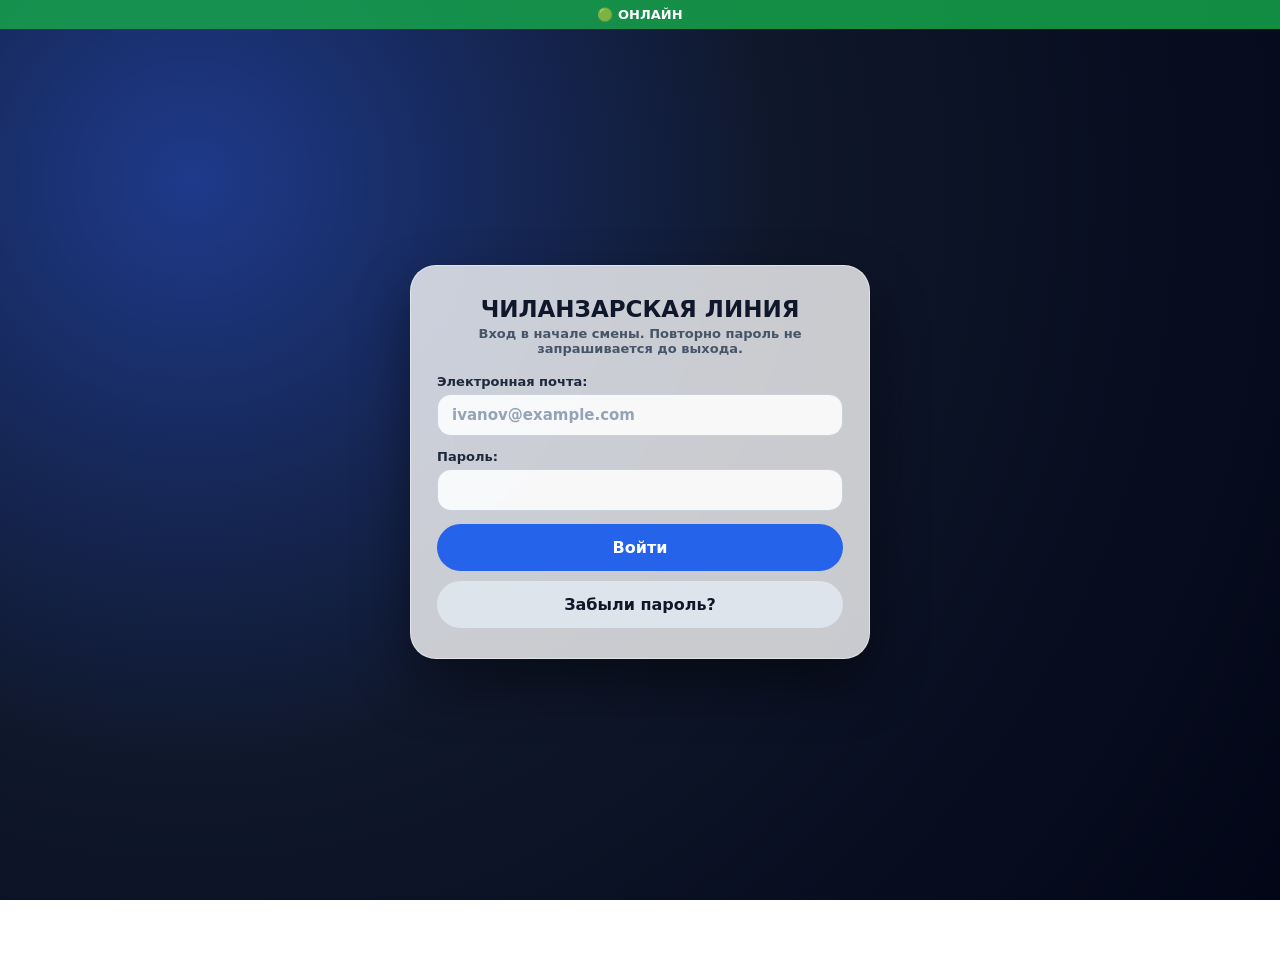
==== index.html @ 05647079 "Add files via upload" ====
<!DOCTYPE html>
<html lang="ru">
<head>
  <meta charset="UTF-8">
  <meta name="viewport" content="width=device-width, initial-scale=1, viewport-fit=cover">
  <title>АРМ ДЦХ — Чиланзарская линия (v8)</title>
  <link rel="stylesheet" href="css/style.css">
</head>
<body>
<div id="net" class="net-bar net-online" role="status">🟢 ОНЛАЙН</div>
<div id="toast" class="hidden" role="alert"></div>

<div id="modal" class="hidden"><div class="login-glass" style="max-width:380px">
  <h3 id="m-title" style="margin-bottom:12px"></h3><input id="m-inp" type="text">
  <div style="display:flex;gap:10px;justify-content:flex-end;margin-top:14px"><button type="button" class="btn btn-soft" id="m-no">Отмена</button><button type="button" class="btn btn-primary" id="m-ok">Сохранить</button></div>
</div></div>

<div id="confirm" class="hidden"><div class="login-glass" style="max-width:440px">
  <h3 id="c-title" style="margin-bottom:10px;color:#991b1b"></h3>
  <div id="c-body"></div>
  <div style="display:flex;gap:10px;justify-content:flex-end;margin-top:16px;flex-wrap:wrap"><button type="button" class="btn btn-soft" id="c-no">Отмена</button><button type="button" class="btn btn-danger" id="c-ok" disabled>Подтвердить</button></div>
</div></div>

<div id="view-login" class="login-wrap"><div class="login-glass">
  <h2>ЧИЛАНЗАРСКАЯ ЛИНИЯ</h2><p class="sub">Вход в начале смены. Повторно пароль не запрашивается до выхода.</p>
  <div id="login-err" class="hidden" role="alert" style="background:#fee2e2;color:#991b1b;padding:11px;border-radius:14px;font-weight:800;font-size:13px;margin-bottom:14px;text-align:center"></div>
  <div class="field"><label for="inp-login">Электронная почта:</label><input id="inp-login" type="email" autocomplete="username" placeholder="ivanov@example.com"></div>
  <div class="field"><label for="inp-pass">Пароль:</label><input id="inp-pass" type="password" autocomplete="current-password" onkeydown="if(event.key==='Enter')doLogin()"></div>
  <button type="button" class="btn btn-primary btn-block" onclick="doLogin()">Войти</button>
  <button type="button" class="btn btn-soft btn-block" style="margin-top:10px" onclick="resetPass()">Забыли пароль?</button>
</div></div>

<div id="view-app" class="hidden">
<header class="topbar">
  <div style="display:flex;align-items:center;gap:10px;flex-wrap:wrap"><span style="font-size:18px;font-weight:900">🚇 ЧИЛАНЗАРСКАЯ ЛИНИЯ</span><span id="role-pill" class="pill"></span></div>
  <div style="display:flex;align-items:center;gap:10px;flex-wrap:wrap"><span id="user-name" style="font-size:14px;font-weight:700"></span><button type="button" id="btn-logout" class="btn btn-danger btn-sm" style="position:relative;z-index:200" onclick="doLogout()" title="Выйти из системы">Выйти</button></div>
</header>
<div class="container">
  <div id="shift-banner" class="glass hidden" style="background:rgba(254,243,199,.92);border:2px solid #f59e0b"><div class="row">
    <div><b style="color:#92400e;font-size:15px">⏰ Время пересменки (08:00 / 20:00)</b><p style="font-size:13px;color:#78350f">Подтвердите фамилию дежурного на новую смену или оформите приказ приёма дежурства.</p></div>
    <button type="button" class="btn btn-warning" onclick="openBuilder('SHIFT_HANDOVER')">🔄 Оформить приём смены</button></div></div>

  <div class="nav">
    <button type="button" id="nav-journal" class="nav-pill active" onclick="openTab('journal')">📖 Журнал приказов</button>
    <button type="button" id="nav-drafts" class="nav-pill hidden" onclick="openTab('drafts')">📁 Заготовки (<span id="drafts-cnt">0</span>)</button>
    <button type="button" id="nav-reports" class="nav-pill hidden" onclick="openTab('reports')">📊 Отчёты</button>
    <button type="button" id="nav-logs" class="nav-pill hidden" onclick="openTab('logs')">📜 Логи</button>
    <button type="button" id="nav-admin" class="nav-pill hidden" onclick="openTab('admin')">🛠 Управление</button>
  </div>

  <div class="glass row">
    <div>
      <div id="shift-window" style="font-size:12px;font-weight:800;color:var(--muted)"></div>
      <div id="active-dch" style="font-size:18px;font-weight:900;margin-top:3px"></div>
      <div id="my-duty" style="font-size:13px;font-weight:800;color:var(--teal);margin-top:2px"></div>
      <div id="next-num" style="font-size:14px;font-weight:800;color:var(--primary);margin-top:2px"></div>
    </div>
    <div style="display:flex;gap:10px;flex-wrap:wrap">
      <button type="button" id="btn-shift" class="btn btn-soft hidden" onclick="openBuilder('SHIFT_HANDOVER')">🔄 Приём дежурства</button>
      <button type="button" id="btn-new" class="btn btn-primary hidden" onclick="openBuilder('HOZ_WRONG_DIR')">➕ Выдать приказ / заготовка</button>
    </div>
  </div>

  <div id="box-builder" class="glass hidden" style="border:2px solid var(--primary)">
    <div class="row" style="margin-bottom:14px"><h3 style="color:var(--sb);font-size:19px">Раздел приказа</h3><span id="builder-pill" class="pill"></span></div>
    <input type="hidden" id="edit-id">
    <div class="cat-grid">
      <div id="cat-SHIFT_HANDOVER" class="cat c-teal" onclick="selectCat('SHIFT_HANDOVER')">🔄 Приём и сдача дежурства</div>
      <div id="cat-HOZ_WRONG_DIR" class="cat c-purple" onclick="selectCat('HOZ_WRONG_DIR')">🚜 Хоз. поезд в неправильном направлении</div>
      <div id="cat-AB_TO_ALS" class="cat c-green" onclick="selectCat('AB_TO_ALS')">🟢 Переход с АБ на АЛС-АРС</div>
      <div id="cat-ALS_TO_AB" class="cat c-amber" onclick="selectCat('ALS_TO_AB')">🟡 Переход с АЛС-АРС на АБ</div>
      <div id="cat-ENERGY_DCH" class="cat c-amber" onclick="selectCat('ENERGY_DCH')">⚡ Энергодиспетчеру (ЭЧЦ)</div>
      <div id="cat-VOLTAGE_OFF" class="cat c-red" onclick="selectCat('VOLTAGE_OFF')">🔌 О снятии напряжения</div>
      <div id="cat-TRACK_CLOSE" class="cat c-blue" onclick="selectCat('TRACK_CLOSE')">🚧 О закрытии пути (перегона)</div>
    </div>
    <div id="danger-warn" class="danger-box hidden">
      <h4>⚠️ ОПАСНАЯ ОПЕРАЦИЯ</h4>
      <p id="danger-text"></p>
    </div>
    <div class="g3">
      <div class="field" style="grid-column:span 2"><label for="b-subtemplate">Вид штампа:</label><select id="b-subtemplate" onchange="preview()"></select></div>
      <div class="field"><label for="b-time">Время выдачи:</label><input type="time" id="b-time" oninput="preview()"><div id="floor-hint" style="font-size:11px;color:var(--danger);font-weight:800;margin-top:3px"></div></div>
    </div>
    <div id="b-stations-section">
      <div class="g3">
        <div class="field"><label for="b-from-st">От станции:</label><select id="b-from-st" onchange="onRange()"></select></div>
        <div class="field"><label for="b-to-st">До станции:</label><select id="b-to-st" onchange="onRange()"></select></div>
        <div class="field" style="display:flex;align-items:flex-end"><button type="button" class="btn btn-warning" style="width:100%" onclick="allStations()">📢 Всем станциям</button></div>
      </div>
      <div class="field"><label>Станции, которым поступит приказ:</label><div id="chips" class="chips"></div></div>
    </div>
    <div id="fields-SH" class="g2 hidden">
      <div class="field"><label for="sh-accepted">Дежурство принял(а) ДЦХ:</label><input id="sh-accepted" oninput="preview()"></div>
      <div class="field"><label for="sh-handed">Дежурство сдал(а) ДЦХ:</label><input id="sh-handed" oninput="preview()"></div>
    </div>
    <div id="fields-HOZ" class="hidden">
      <div class="g3">
        <div class="field"><label for="hoz-train">Хозяйственный поезд №:</label><input id="hoz-train" value="11236" inputmode="numeric" oninput="preview()"></div>
        <div class="field"><label for="hoz-tr1">По какому главному пути:</label><select id="hoz-tr1" onchange="$('hoz-tr2').value=this.value;preview()"><option value="II">по II главному пути</option><option value="I">по I главному пути</option></select></div>
        <div class="field"><label for="hoz-tr2">На какой главный путь:</label><select id="hoz-tr2" onchange="preview()"><option value="II">на II главный путь</option><option value="I">на I главный путь</option></select></div>
      </div>
      <div class="g3">
        <div class="field"><label for="hoz-dep-type">Отправление:</label><select id="hoz-dep-type" onchange="preview()"><option value="station">со станции</option><option value="peregon">с перегона</option></select></div>
        <div class="field" id="w-dep-st"><label for="hoz-dep-station">Станция отправления:</label><select id="hoz-dep-station" onchange="preview()"></select></div>
        <div class="field hidden" id="w-dep-per"><label for="hoz-dep-peregon">Перегон отправления:</label><select id="hoz-dep-peregon" onchange="onPeregon()"></select></div>
        <div class="field"><label for="hoz-dest-station">Станция назначения:</label><select id="hoz-dest-station" onchange="preview()"></select></div>
      </div>
      <div class="g3">
        <div class="field"><label for="hoz-lim-mode">Граница («до / за»):</label><select id="hoz-lim-mode" onchange="preview()"><option value="do">до</option><option value="za">за</option><option value="none">Зачеркнуть оба</option></select></div>
        <div class="field" id="w-lim"><label for="hoz-lim-txt">Ориентир (светофор):</label><input id="hoz-lim-txt" value='светофора "В"' oninput="preview()"></div>
        <div class="field"><label for="hoz-oth-mode">Другой хоз. поезд:</label><select id="hoz-oth-mode" onchange="preview()"><option value="none">Нет</option><option value="ahead">Впереди Вас</option><option value="behind">За Вами</option></select></div>
      </div>
      <div class="field hidden" id="w-oth"><label for="hoz-oth-num">Номер другого хоз. поезда №:</label><input id="hoz-oth-num" placeholder="11405" inputmode="numeric" oninput="preview()"></div>
    </div>
    <div id="fields-TECH" class="hidden"><div class="g3">
      <div class="field"><label for="tech-track">Главный путь:</label><select id="tech-track" onchange="preview()"><option value="I">I главный путь</option><option value="II">II главный путь</option><option value="I и II">I и II главные пути</option></select></div>
      <div class="field"><label for="tech-section">Участок / перегон:</label><input id="tech-section" placeholder="Буюк Ипак Йули — Амир Темур Хиёбони" oninput="this.dataset.manual=1;preview()"><button type="button" class="btn btn-soft btn-sm" style="margin-top:6px" onclick="$('tech-section').dataset.manual='';onRange()">↺ Авто по станциям</button></div>
      <div class="field"><label id="tech-extra-lbl" for="tech-extra"></label><input id="tech-extra" oninput="preview()"></div>
    </div></div>
    <div style="margin:14px 0"><span class="lbl" style="color:var(--muted)">Предпросмотр штампа:</span><div id="builder-preview"></div></div>
    <div style="display:flex;justify-content:flex-end;gap:10px;flex-wrap:wrap">
      <button type="button" class="btn btn-soft" onclick="closeBuilder()">Отмена</button>
      <button type="button" class="btn btn-warning" onclick="saveDraft()">📁 В заготовки</button>
      <button type="button" class="btn btn-success" onclick="publish()">🚀 Выдать приказ</button>
    </div>
  </div>

  <div id="tab-journal">
    <div class="row" style="margin-bottom:12px;color:#fff">
      <h3 id="feed-title" style="font-size:18px"></h3>
      <input id="feed-q" placeholder="🔍 № / дата 15/10 / поезд" oninput="jLimit=30;renderJournal()" style="width:200px;padding:8px 14px;font-size:14px" aria-label="Поиск"><select id="feed-filter" onchange="jLimit=30;renderJournal()" style="width:auto;padding:8px 14px;font-size:14px" aria-label="Фильтр">
        <option value="all">Все приказы</option><option value="unapproved">⏳ Ожидают утверждения</option><option value="uncopied">✍️ Не внесены в бумажный журнал</option>
      </select>
    </div>
    <div id="journal-box"></div>
  </div>

  <div id="tab-drafts" class="hidden"><div class="glass"><h3 style="margin-bottom:6px">📁 Заготовки приказов</h3>
    <p class="muted" style="margin-bottom:14px">При выдаче заготовка получает очередной номер и текущее время.</p><div id="drafts-box"></div></div></div>

  <div id="tab-reports" class="hidden"><div class="glass">
    <div class="row" style="margin-bottom:14px"><div><h3>📊 Отчёты и аналитика</h3><p class="muted">Фильтры по смене, станции, типу приказа и сотруднику. Экспорт в CSV.</p></div>
      <button type="button" class="btn btn-primary" onclick="exportReportCSV()">📥 Экспорт отчёта (CSV)</button></div>
    <div class="g4" style="margin-bottom:14px">
      <div class="field" style="margin:0"><label for="rp-shift">Смена:</label><select id="rp-shift" onchange="renderReports()"><option value="all">Все смены</option><option value="day">☀️ Дневная (08:00–20:00)</option><option value="night">🌙 Ночная (20:00–08:00)</option></select></div>
      <div class="field" style="margin:0"><label for="rp-station">Станция:</label><select id="rp-station" onchange="renderReports()"></select></div>
      <div class="field" style="margin:0"><label for="rp-cat">Тип приказа:</label><select id="rp-cat" onchange="renderReports()"></select></div>
      <div class="field" style="margin:0"><label for="rp-dch">Сотрудник (ДЦХ):</label><select id="rp-dch" onchange="renderReports()"></select></div>
    </div>
    <div class="g2" style="margin-bottom:14px">
      <div class="field" style="margin:0"><label for="rp-from">Дата с:</label><input type="date" id="rp-from" onchange="renderReports()"></div>
      <div class="field" style="margin:0"><label for="rp-to">Дата по:</label><input type="date" id="rp-to" onchange="renderReports()"></div>
    </div>
    <div id="rp-stats" class="stat-grid"></div>
    <div style="overflow-x:auto"><table><thead><tr><th>№</th><th>Дата и время</th><th>Тип приказа</th><th>ДЦХ</th><th>Станции</th><th>Статус</th></tr></thead><tbody id="rp-body"></tbody></table></div>
    <div id="rp-empty" class="muted hidden" style="padding:16px;text-align:center;font-weight:700">По заданным фильтрам приказов не найдено.</div>
  </div></div>

  <div id="tab-logs" class="hidden"><div class="glass">
    <div class="row" style="margin-bottom:14px"><div><h3>📜 Системные логи</h3><p class="muted">Хранятся последние 300 записей</p></div>
    <input id="logs-q" placeholder="🔍 Поиск по логам" style="width:240px" oninput="renderLogs()" aria-label="Поиск"></div>
    <div style="overflow-x:auto"><table><thead><tr><th>Дата и время</th><th>Сотрудник</th><th>Действие</th></tr></thead><tbody id="logs-body"></tbody></table></div></div></div>

  <div id="tab-admin" class="hidden"><div class="glass">
    <div class="row" style="margin-bottom:16px"><div><h3 style="color:var(--purple)">🛠 Панель основателя</h3><p class="muted">Пароли, шаблоны, нумерация, очистка</p></div>
    <div style="display:flex;gap:8px;flex-wrap:wrap"><button type="button" class="btn btn-primary" onclick="exportCSV()">📥 Архив (CSV)</button><button type="button" class="btn btn-warning" onclick="cleanup(true)">🧹 Очистить утверждённые старше 5 дней</button></div></div>
    <div style="background:rgba(255,255,255,.75);padding:14px;border-radius:var(--rm);margin-bottom:14px">
      <h4 style="margin-bottom:10px;color:#1e3a8a">👤 Аккаунты сотрудников</h4>
      <div class="g4">
        <div class="field"><label for="na-email">Электронная почта:</label><input id="na-email" type="email"></div>
        <div class="field"><label for="na-pass">Пароль (от 6 символов):</label><input id="na-pass"></div>
        <div class="field"><label for="na-name">Фамилия И.:</label><input id="na-name"></div>
        <div class="field"><label for="na-role">Роль:</label><select id="na-role" onchange="show('na-st-w',this.value==='station')"><option value="station">Станция</option><option value="dch">ДЦХ</option><option value="chief">Старший ДЦХ</option><option value="founder">Основатель</option></select></div>
      </div>
      <div class="field" id="na-st-w"><label for="na-st">Станция:</label><select id="na-st"></select></div>
      <button type="button" class="btn btn-purple" onclick="admCreate()">➕ Создать аккаунт</button>
      <div id="acc-list" style="margin-top:12px;overflow-x:auto"></div>
    </div>
    <div style="background:rgba(255,255,255,.75);padding:14px;border-radius:var(--rm);margin-bottom:14px">
      <h4 style="margin-bottom:10px;color:#1e3a8a">➕ Новый подшаблон</h4>
      <div class="g3">
        <div class="field" style="margin:0"><label for="adm-cat">Раздел:</label><select id="adm-cat"><option value="AB_TO_ALS">АБ → АЛС-АРС</option><option value="ALS_TO_AB">АЛС-АРС → АБ</option><option value="ENERGY_DCH">Энергодиспетчеру</option><option value="VOLTAGE_OFF">Снятие напряжения</option><option value="TRACK_CLOSE">Закрытие пути</option></select></div>
        <div class="field" style="margin:0"><label for="adm-title">Название:</label><input id="adm-title"></div>
        <div class="field" style="margin:0"><label for="adm-body">Текст ({путь}, {участок}, {доп}):</label><input id="adm-body" placeholder="По {путь} на участке {участок} ..."></div>
      </div>
      <button type="button" class="btn btn-purple" style="margin-top:10px" onclick="admAddTpl()">➕ Добавить</button><div id="tpl-list" style="margin-top:10px"></div>
    </div>
    <div class="g2" style="background:rgba(255,255,255,.75);padding:14px;border-radius:var(--rm)">
      <div class="field" style="margin:0"><label for="adm-num">Следующий номер приказа №:</label><div style="display:flex;gap:8px"><input type="number" id="adm-num"><button type="button" class="btn btn-primary" onclick="admSaveNum()">Задать</button></div></div>
      <div class="field" style="margin:0"><label>Синхронизация:</label><button type="button" class="btn btn-purple" style="width:100%" onclick="forceSync()">☁️ Синхронизировать</button></div>
    </div>
  </div></div>
</div></div>

<!-- Подключение модулей в строгом порядке зависимостей -->
<script src="js/config.js"></script>
<script src="js/state.js"></script>
<script src="js/sync.js"></script>
<script src="js/builder.js"></script>
<script src="js/views.js"></script>
</body>
</html>
---- css/style.css ----
:root{--gs:rgba(255,255,255,.78);--gss:rgba(255,255,255,.9);--gd:rgba(15,23,42,.78);--gb:rgba(255,255,255,.45);--primary:#2563eb;--success:#16a34a;--warning:#d97706;--danger:#dc2626;--purple:#7c3aed;--teal:#0d9488;--sb:#1e3a8a;--muted:#475569;--rx:26px;--rl:20px;--rm:14px;--rp:50px}
*{box-sizing:border-box;margin:0;padding:0;font-family:system-ui,-apple-system,'Segoe UI',Roboto,Helvetica,Arial,sans-serif;-webkit-tap-highlight-color:transparent}
body{background:radial-gradient(circle at 15% 20%,#1e3a8a 0,#0f172a 45%,#020617 100%) fixed;color:#0f172a;min-height:100vh;padding-bottom:60px}
.hidden{display:none!important}
:focus-visible{outline:3px solid #facc15;outline-offset:2px}
.net-bar{padding:7px 16px;text-align:center;font-weight:800;font-size:13px;color:#fff;transition:.3s}
.net-online{background:rgba(22,163,74,.85)}
.net-offline{background:rgba(220,38,38,.95);font-size:15px;padding:12px;animation:op 1.2s infinite}
@keyframes op{50%{background:rgba(127,29,29,.98)}}
@media(prefers-reduced-motion:reduce){.net-offline{animation:none}}
#toast{position:fixed;top:18px;left:50%;transform:translateX(-50%);z-index:9999;background:rgba(15,23,42,.92);color:#fff;padding:13px 26px;border-radius:var(--rp);font-weight:700;font-size:15px;box-shadow:0 14px 36px rgba(0,0,0,.45);max-width:92%;text-align:center;pointer-events:none}
#modal,#confirm{position:fixed;inset:0;background:rgba(0,0,0,.55);z-index:9998;display:flex;align-items:center;justify-content:center;padding:18px}
.login-wrap{min-height:calc(100vh - 34px);display:flex;align-items:center;justify-content:center;padding:18px}
.login-glass,.glass{background:var(--gs);backdrop-filter:blur(24px);-webkit-backdrop-filter:blur(24px);border:1px solid var(--gb);border-radius:var(--rx);box-shadow:0 12px 32px rgba(0,0,0,.18)}
.login-glass{width:100%;max-width:460px;padding:30px 26px;box-shadow:0 25px 55px rgba(0,0,0,.45)}
.glass{padding:20px;margin-bottom:16px}
.login-glass h2{text-align:center;font-size:23px;font-weight:900;margin-bottom:4px}
.sub{text-align:center;font-size:13px;color:var(--muted);margin-bottom:18px;font-weight:600}
.switch{display:grid;grid-template-columns:1fr 1fr;gap:8px;background:rgba(15,23,42,.08);padding:5px;border-radius:var(--rp);margin-bottom:16px}
.grp{padding:10px 12px;border:none;border-radius:var(--rp);font-weight:800;font-size:14px;cursor:pointer;background:transparent;color:#334155}
.grp.active{background:var(--primary);color:#fff;box-shadow:0 4px 12px rgba(37,99,235,.35)}
.topbar{background:var(--gd);backdrop-filter:blur(22px);color:#fff;padding:13px 20px;display:flex;justify-content:space-between;align-items:center;flex-wrap:wrap;gap:10px;position:sticky;top:0;z-index:100;border-bottom:1px solid rgba(255,255,255,.14)}
.pill{padding:6px 14px;border-radius:var(--rp);font-size:12px;font-weight:800;background:var(--primary);color:#fff;display:inline-block}
.p-founder{background:var(--purple)}.p-chief{background:#eab308;color:#000}.p-station{background:var(--teal)}
.container{max-width:1060px;margin:18px auto;padding:0 14px}
.nav{display:flex;gap:8px;flex-wrap:wrap;margin-bottom:16px}
.nav-pill{padding:10px 20px;border-radius:var(--rp);border:1px solid rgba(255,255,255,.28);background:rgba(255,255,255,.14);color:#fff;font-weight:800;font-size:14px;cursor:pointer}
.nav-pill.active{background:#fff;color:#0f172a}
.cat-grid{display:grid;grid-template-columns:repeat(auto-fill,minmax(230px,1fr));gap:12px;margin-bottom:16px}
.cat{padding:14px 16px;border-radius:var(--rl);cursor:pointer;font-weight:800;font-size:14px;border:2px solid transparent;background:rgba(255,255,255,.75)}
.cat.active{border-color:#0f172a;background:#fff;box-shadow:0 6px 18px rgba(0,0,0,.18)}
.c-blue{border-left:6px solid #2563eb}.c-green{border-left:6px solid #16a34a}.c-amber{border-left:6px solid #d97706}.c-red{border-left:6px solid #dc2626}.c-purple{border-left:6px solid #7c3aed}.c-teal{border-left:6px solid #0d9488}
.field{margin-bottom:13px}
.field label,.lbl{display:block;font-size:13px;font-weight:800;margin-bottom:5px;color:#1e293b}
input,select{width:100%;padding:11px 14px;font-size:15px;font-weight:700;border:1.5px solid rgba(148,163,184,.45);border-radius:var(--rm);background:rgba(255,255,255,.88);color:#0f172a}
input:focus,select:focus{border-color:var(--primary);background:#fff}
input.err,select.err{border-color:var(--danger);background:#fef2f2}
::placeholder{color:#94a3b8;font-weight:600;opacity:1}
.g2{display:grid;grid-template-columns:1fr 1fr;gap:12px}.g3{display:grid;grid-template-columns:repeat(3,1fr);gap:12px}.g4{display:grid;grid-template-columns:repeat(4,1fr);gap:10px}
@media(max-width:720px){.g2,.g3,.g4{grid-template-columns:1fr}}
.btn{padding:11px 18px;border:none;border-radius:var(--rp);font-size:14px;font-weight:800;cursor:pointer;display:inline-flex;align-items:center;justify-content:center;gap:7px;color:#fff}
.btn:active{transform:scale(.97)}
.btn-primary{background:var(--primary)}.btn-success{background:var(--success)}.btn-warning{background:var(--warning)}.btn-danger{background:var(--danger)}.btn-purple{background:var(--purple)}
.btn-soft{background:rgba(226,232,240,.9);color:#0f172a}
.btn-block{width:100%;padding:14px;font-size:16px}
.btn-sm{padding:7px 14px;font-size:13px}
.chips{display:flex;flex-wrap:wrap;gap:7px;margin-top:6px}
.chip{padding:7px 14px;border-radius:var(--rp);background:rgba(226,232,240,.85);font-weight:700;font-size:13px;cursor:pointer;border:2px solid transparent}
.chip.active{background:#dbeafe;border-color:var(--primary);color:#1e3a8a;font-weight:800}
.stamp{display:grid;grid-template-columns:148px 1fr;gap:12px;background:var(--gss);border-radius:var(--rl);padding:14px;border:1px solid rgba(148,163,184,.4)}
@media(max-width:600px){.stamp{grid-template-columns:118px 1fr;padding:10px;gap:8px}}
.sl{border-right:2.5px solid var(--sb);padding-right:10px;display:flex;flex-direction:column;font-size:15px;font-weight:800}
.slt{display:grid;grid-template-columns:1fr 1fr;border-bottom:2.5px solid var(--sb);text-align:center}
.cdate{padding:6px 2px}.cnum{border-left:2.5px solid var(--sb);padding:6px 2px;font-weight:900;color:var(--danger)}
.times{padding-top:8px;display:flex;flex-direction:column;gap:5px}
.trow{font-size:15px;font-weight:800;line-height:1.35;padding:3px 0;border-bottom:1px dashed rgba(148,163,184,.4)}
.trow small{display:block;font-size:12px;font-weight:700;color:#1e3a8a}
.sr{border:2.5px solid var(--sb);border-radius:12px;padding:14px 16px;color:var(--sb);font-size:16px;line-height:1.75;background:rgba(248,250,252,.92)}
.stop{display:flex;justify-content:space-between;align-items:flex-start;gap:10px;border-bottom:1px dashed rgba(30,58,138,.35);padding-bottom:6px;margin-bottom:8px}
.big{font-weight:900;font-size:17px}
.v{font-weight:900;font-size:16px;color:#0f172a;background:#fef08a;padding:2px 8px;border-radius:6px;display:inline-block;margin:1px 2px}
.strike{text-decoration:line-through;text-decoration-color:var(--danger);text-decoration-thickness:2.5px;opacity:.55}
.alert{margin-top:12px;background:rgba(254,226,226,.92);border:2px solid var(--danger);padding:12px;border-radius:var(--rm);display:flex;gap:10px;align-items:center;flex-wrap:wrap}
.ctrl{margin-top:12px;background:rgba(241,245,249,.9);padding:12px;border-radius:var(--rm)}
.row{display:flex;justify-content:space-between;align-items:center;flex-wrap:wrap;gap:10px}
.foot{margin-top:12px;padding-top:10px;border-top:1px solid rgba(148,163,184,.3)}
table{width:100%;border-collapse:collapse;font-size:13px}
th,td{padding:10px 12px;border-bottom:1px solid rgba(148,163,184,.3);text-align:left}
th{background:rgba(241,245,249,.85);font-weight:800}
.muted{font-size:13px;color:var(--muted)}
.st{display:inline-block;padding:4px 12px;border-radius:var(--rp);font-size:11px;font-weight:900;letter-spacing:.3px;white-space:nowrap}
.st-draft{background:#e2e8f0;color:#334155}
.st-pending{background:#fef3c7;color:#92400e}
.st-issued{background:#dbeafe;color:#1e40af}
.st-journal{background:#dcfce7;color:#166534}
.st-canceled{background:#fee2e2;color:#991b1b}
.stat-grid{display:grid;grid-template-columns:repeat(auto-fill,minmax(150px,1fr));gap:12px;margin-bottom:16px}
.stat{background:rgba(255,255,255,.9);border-radius:var(--rl);padding:14px 16px;border-left:6px solid var(--primary)}
.stat b{display:block;font-size:26px;font-weight:900;color:#0f172a}
.stat span{font-size:12px;font-weight:800;color:var(--muted)}
@media print{body *{visibility:hidden}.pt,.pt *{visibility:visible}.pt{position:absolute;left:0;top:0;width:100%;border:none!important;background:#fff!important;box-shadow:none}.pt .ctrl,.pt .foot,.pt .alert{display:none!important}}
.cx{position:relative}.cx::after{content:"ОТМЕНЁН";position:absolute;inset:0;display:flex;align-items:center;justify-content:center;font-size:44px;font-weight:900;color:rgba(220,38,38,.55);transform:rotate(-8deg);pointer-events:none}
.danger-box{background:#fef2f2;border:2px solid var(--danger);border-radius:var(--rm);padding:14px;margin-bottom:14px}
.danger-box h4{color:#991b1b;font-size:16px;margin-bottom:8px}
.danger-box p{font-size:13px;color:#7f1d1d;font-weight:700;line-height:1.5}
.chk{display:flex;align-items:flex-start;gap:10px;margin-top:12px;font-size:14px;font-weight:800;color:#7f1d1d;cursor:pointer}
.chk input{width:22px;height:22px;flex-shrink:0;margin-top:1px}
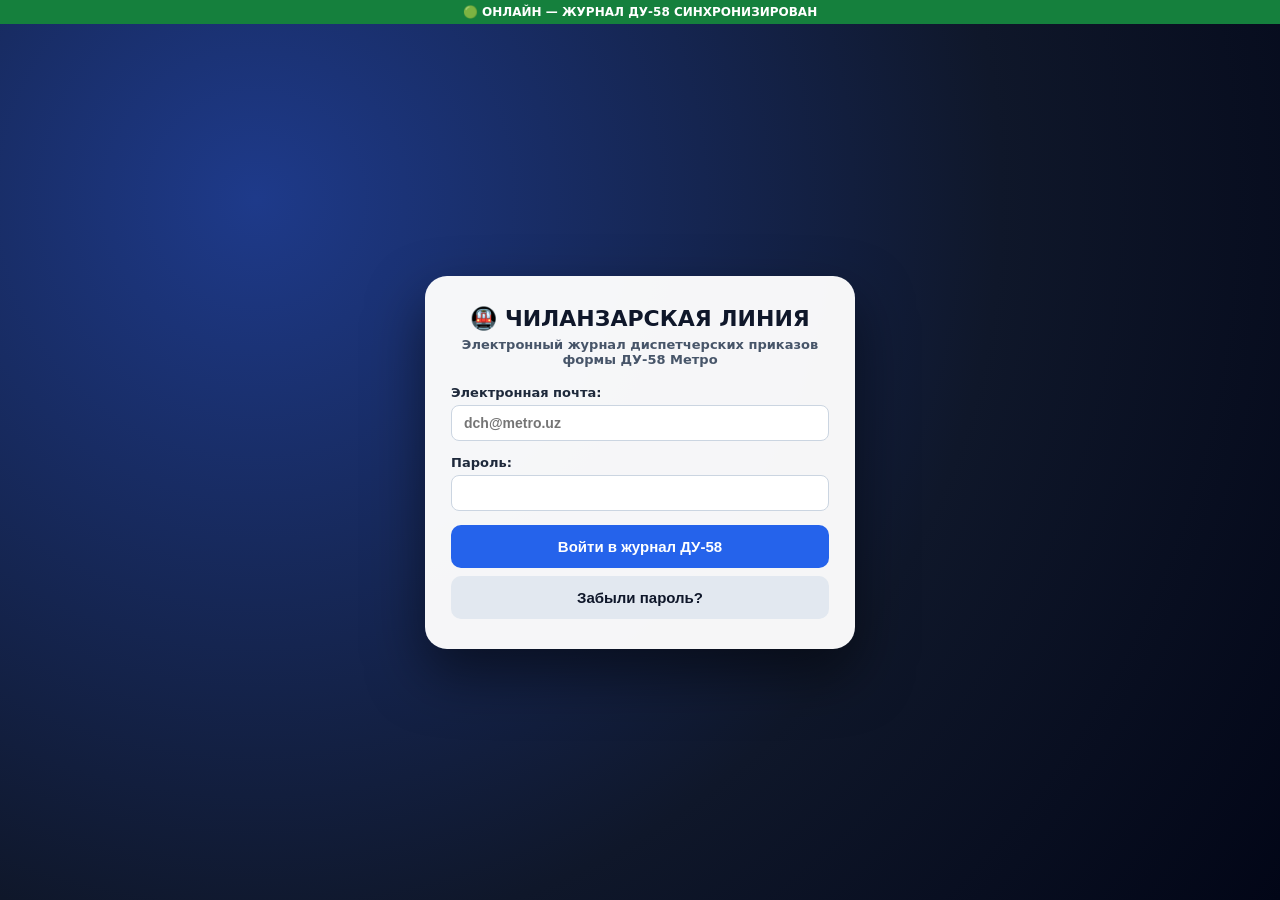
==== commit 990d832a: "Add files via upload" ====
--- a/index.html
+++ b/index.html
@@ -2,201 +2,172 @@
 <html lang="ru">
 <head>
   <meta charset="UTF-8">
-  <meta name="viewport" content="width=device-width, initial-scale=1, viewport-fit=cover">
-  <title>АРМ ДЦХ — Чиланзарская линия (v8)</title>
-  <link rel="stylesheet" href="css/style.css">
+  <meta name="viewport" content="width=1280, user-scalable=no">
+  <title>АРМ ДЦХ — Журнал ДУ-58 Метро (Чиланзарская линия)</title>
+  <link rel="stylesheet" href="style.css">
 </head>
 <body>
-<div id="net" class="net-bar net-online" role="status">🟢 ОНЛАЙН</div>
+
+<div id="net" class="net-bar net-online" role="status">🟢 ОНЛАЙН — СИНХРОНИЗАЦИЯ С СЕРВЕРОМ</div>
 <div id="toast" class="hidden" role="alert"></div>
 
-<div id="modal" class="hidden"><div class="login-glass" style="max-width:380px">
-  <h3 id="m-title" style="margin-bottom:12px"></h3><input id="m-inp" type="text">
-  <div style="display:flex;gap:10px;justify-content:flex-end;margin-top:14px"><button type="button" class="btn btn-soft" id="m-no">Отмена</button><button type="button" class="btn btn-primary" id="m-ok">Сохранить</button></div>
-</div></div>
-
-<div id="confirm" class="hidden"><div class="login-glass" style="max-width:440px">
-  <h3 id="c-title" style="margin-bottom:10px;color:#991b1b"></h3>
-  <div id="c-body"></div>
-  <div style="display:flex;gap:10px;justify-content:flex-end;margin-top:16px;flex-wrap:wrap"><button type="button" class="btn btn-soft" id="c-no">Отмена</button><button type="button" class="btn btn-danger" id="c-ok" disabled>Подтвердить</button></div>
-</div></div>
-
-<div id="view-login" class="login-wrap"><div class="login-glass">
-  <h2>ЧИЛАНЗАРСКАЯ ЛИНИЯ</h2><p class="sub">Вход в начале смены. Повторно пароль не запрашивается до выхода.</p>
-  <div id="login-err" class="hidden" role="alert" style="background:#fee2e2;color:#991b1b;padding:11px;border-radius:14px;font-weight:800;font-size:13px;margin-bottom:14px;text-align:center"></div>
-  <div class="field"><label for="inp-login">Электронная почта:</label><input id="inp-login" type="email" autocomplete="username" placeholder="ivanov@example.com"></div>
-  <div class="field"><label for="inp-pass">Пароль:</label><input id="inp-pass" type="password" autocomplete="current-password" onkeydown="if(event.key==='Enter')doLogin()"></div>
-  <button type="button" class="btn btn-primary btn-block" onclick="doLogin()">Войти</button>
-  <button type="button" class="btn btn-soft btn-block" style="margin-top:10px" onclick="resetPass()">Забыли пароль?</button>
-</div></div>
-
-<div id="view-app" class="hidden">
-<header class="topbar">
-  <div style="display:flex;align-items:center;gap:10px;flex-wrap:wrap"><span style="font-size:18px;font-weight:900">🚇 ЧИЛАНЗАРСКАЯ ЛИНИЯ</span><span id="role-pill" class="pill"></span></div>
-  <div style="display:flex;align-items:center;gap:10px;flex-wrap:wrap"><span id="user-name" style="font-size:14px;font-weight:700"></span><button type="button" id="btn-logout" class="btn btn-danger btn-sm" style="position:relative;z-index:200" onclick="doLogout()" title="Выйти из системы">Выйти</button></div>
-</header>
-<div class="container">
-  <div id="shift-banner" class="glass hidden" style="background:rgba(254,243,199,.92);border:2px solid #f59e0b"><div class="row">
-    <div><b style="color:#92400e;font-size:15px">⏰ Время пересменки (08:00 / 20:00)</b><p style="font-size:13px;color:#78350f">Подтвердите фамилию дежурного на новую смену или оформите приказ приёма дежурства.</p></div>
-    <button type="button" class="btn btn-warning" onclick="openBuilder('SHIFT_HANDOVER')">🔄 Оформить приём смены</button></div></div>
-
-  <div class="nav">
-    <button type="button" id="nav-journal" class="nav-pill active" onclick="openTab('journal')">📖 Журнал приказов</button>
-    <button type="button" id="nav-drafts" class="nav-pill hidden" onclick="openTab('drafts')">📁 Заготовки (<span id="drafts-cnt">0</span>)</button>
-    <button type="button" id="nav-reports" class="nav-pill hidden" onclick="openTab('reports')">📊 Отчёты</button>
-    <button type="button" id="nav-logs" class="nav-pill hidden" onclick="openTab('logs')">📜 Логи</button>
-    <button type="button" id="nav-admin" class="nav-pill hidden" onclick="openTab('admin')">🛠 Управление</button>
-  </div>
-
-  <div class="glass row">
-    <div>
-      <div id="shift-window" style="font-size:12px;font-weight:800;color:var(--muted)"></div>
-      <div id="active-dch" style="font-size:18px;font-weight:900;margin-top:3px"></div>
-      <div id="my-duty" style="font-size:13px;font-weight:800;color:var(--teal);margin-top:2px"></div>
-      <div id="next-num" style="font-size:14px;font-weight:800;color:var(--primary);margin-top:2px"></div>
-    </div>
-    <div style="display:flex;gap:10px;flex-wrap:wrap">
-      <button type="button" id="btn-shift" class="btn btn-soft hidden" onclick="openBuilder('SHIFT_HANDOVER')">🔄 Приём дежурства</button>
-      <button type="button" id="btn-new" class="btn btn-primary hidden" onclick="openBuilder('HOZ_WRONG_DIR')">➕ Выдать приказ / заготовка</button>
+<!-- Simple Input Modal -->
+<div id="modal" class="hidden">
+  <div class="modal-card" style="max-width:400px">
+    <h3 id="m-title" style="margin-bottom:12px"></h3>
+    <input id="m-inp" class="inp" type="text">
+    <div style="display:flex;gap:10px;justify-content:flex-end;margin-top:14px">
+      <button type="button" class="btn btn-soft" id="m-no">Отмена</button>
+      <button type="button" class="btn btn-primary" id="m-ok">Сохранить</button>
     </div>
   </div>
+</div>
 
-  <div id="box-builder" class="glass hidden" style="border:2px solid var(--primary)">
-    <div class="row" style="margin-bottom:14px"><h3 style="color:var(--sb);font-size:19px">Раздел приказа</h3><span id="builder-pill" class="pill"></span></div>
-    <input type="hidden" id="edit-id">
-    <div class="cat-grid">
-      <div id="cat-SHIFT_HANDOVER" class="cat c-teal" onclick="selectCat('SHIFT_HANDOVER')">🔄 Приём и сдача дежурства</div>
-      <div id="cat-HOZ_WRONG_DIR" class="cat c-purple" onclick="selectCat('HOZ_WRONG_DIR')">🚜 Хоз. поезд в неправильном направлении</div>
-      <div id="cat-AB_TO_ALS" class="cat c-green" onclick="selectCat('AB_TO_ALS')">🟢 Переход с АБ на АЛС-АРС</div>
-      <div id="cat-ALS_TO_AB" class="cat c-amber" onclick="selectCat('ALS_TO_AB')">🟡 Переход с АЛС-АРС на АБ</div>
-      <div id="cat-ENERGY_DCH" class="cat c-amber" onclick="selectCat('ENERGY_DCH')">⚡ Энергодиспетчеру (ЭЧЦ)</div>
-      <div id="cat-VOLTAGE_OFF" class="cat c-red" onclick="selectCat('VOLTAGE_OFF')">🔌 О снятии напряжения</div>
-      <div id="cat-TRACK_CLOSE" class="cat c-blue" onclick="selectCat('TRACK_CLOSE')">🚧 О закрытии пути (перегона)</div>
-    </div>
-    <div id="danger-warn" class="danger-box hidden">
-      <h4>⚠️ ОПАСНАЯ ОПЕРАЦИЯ</h4>
-      <p id="danger-text"></p>
-    </div>
-    <div class="g3">
-      <div class="field" style="grid-column:span 2"><label for="b-subtemplate">Вид штампа:</label><select id="b-subtemplate" onchange="preview()"></select></div>
-      <div class="field"><label for="b-time">Время выдачи:</label><input type="time" id="b-time" oninput="preview()"><div id="floor-hint" style="font-size:11px;color:var(--danger);font-weight:800;margin-top:3px"></div></div>
-    </div>
-    <div id="b-stations-section">
-      <div class="g3">
-        <div class="field"><label for="b-from-st">От станции:</label><select id="b-from-st" onchange="onRange()"></select></div>
-        <div class="field"><label for="b-to-st">До станции:</label><select id="b-to-st" onchange="onRange()"></select></div>
-        <div class="field" style="display:flex;align-items:flex-end"><button type="button" class="btn btn-warning" style="width:100%" onclick="allStations()">📢 Всем станциям</button></div>
-      </div>
-      <div class="field"><label>Станции, которым поступит приказ:</label><div id="chips" class="chips"></div></div>
-    </div>
-    <div id="fields-SH" class="g2 hidden">
-      <div class="field"><label for="sh-accepted">Дежурство принял(а) ДЦХ:</label><input id="sh-accepted" oninput="preview()"></div>
-      <div class="field"><label for="sh-handed">Дежурство сдал(а) ДЦХ:</label><input id="sh-handed" oninput="preview()"></div>
-    </div>
-    <div id="fields-HOZ" class="hidden">
-      <div class="g3">
-        <div class="field"><label for="hoz-train">Хозяйственный поезд №:</label><input id="hoz-train" value="11236" inputmode="numeric" oninput="preview()"></div>
-        <div class="field"><label for="hoz-tr1">По какому главному пути:</label><select id="hoz-tr1" onchange="$('hoz-tr2').value=this.value;preview()"><option value="II">по II главному пути</option><option value="I">по I главному пути</option></select></div>
-        <div class="field"><label for="hoz-tr2">На какой главный путь:</label><select id="hoz-tr2" onchange="preview()"><option value="II">на II главный путь</option><option value="I">на I главный путь</option></select></div>
-      </div>
-      <div class="g3">
-        <div class="field"><label for="hoz-dep-type">Отправление:</label><select id="hoz-dep-type" onchange="preview()"><option value="station">со станции</option><option value="peregon">с перегона</option></select></div>
-        <div class="field" id="w-dep-st"><label for="hoz-dep-station">Станция отправления:</label><select id="hoz-dep-station" onchange="preview()"></select></div>
-        <div class="field hidden" id="w-dep-per"><label for="hoz-dep-peregon">Перегон отправления:</label><select id="hoz-dep-peregon" onchange="onPeregon()"></select></div>
-        <div class="field"><label for="hoz-dest-station">Станция назначения:</label><select id="hoz-dest-station" onchange="preview()"></select></div>
-      </div>
-      <div class="g3">
-        <div class="field"><label for="hoz-lim-mode">Граница («до / за»):</label><select id="hoz-lim-mode" onchange="preview()"><option value="do">до</option><option value="za">за</option><option value="none">Зачеркнуть оба</option></select></div>
-        <div class="field" id="w-lim"><label for="hoz-lim-txt">Ориентир (светофор):</label><input id="hoz-lim-txt" value='светофора "В"' oninput="preview()"></div>
-        <div class="field"><label for="hoz-oth-mode">Другой хоз. поезд:</label><select id="hoz-oth-mode" onchange="preview()"><option value="none">Нет</option><option value="ahead">Впереди Вас</option><option value="behind">За Вами</option></select></div>
-      </div>
-      <div class="field hidden" id="w-oth"><label for="hoz-oth-num">Номер другого хоз. поезда №:</label><input id="hoz-oth-num" placeholder="11405" inputmode="numeric" oninput="preview()"></div>
-    </div>
-    <div id="fields-TECH" class="hidden"><div class="g3">
-      <div class="field"><label for="tech-track">Главный путь:</label><select id="tech-track" onchange="preview()"><option value="I">I главный путь</option><option value="II">II главный путь</option><option value="I и II">I и II главные пути</option></select></div>
-      <div class="field"><label for="tech-section">Участок / перегон:</label><input id="tech-section" placeholder="Буюк Ипак Йули — Амир Темур Хиёбони" oninput="this.dataset.manual=1;preview()"><button type="button" class="btn btn-soft btn-sm" style="margin-top:6px" onclick="$('tech-section').dataset.manual='';onRange()">↺ Авто по станциям</button></div>
-      <div class="field"><label id="tech-extra-lbl" for="tech-extra"></label><input id="tech-extra" oninput="preview()"></div>
-    </div></div>
-    <div style="margin:14px 0"><span class="lbl" style="color:var(--muted)">Предпросмотр штампа:</span><div id="builder-preview"></div></div>
-    <div style="display:flex;justify-content:flex-end;gap:10px;flex-wrap:wrap">
-      <button type="button" class="btn btn-soft" onclick="closeBuilder()">Отмена</button>
-      <button type="button" class="btn btn-warning" onclick="saveDraft()">📁 В заготовки</button>
-      <button type="button" class="btn btn-success" onclick="publish()">🚀 Выдать приказ</button>
+<!-- Danger / Confirm Modal -->
+<div id="confirm" class="hidden">
+  <div class="modal-card" style="max-width:460px">
+    <h3 id="c-title" style="margin-bottom:10px;color:#991b1b"></h3>
+    <div id="c-body"></div>
+    <div style="display:flex;gap:10px;justify-content:flex-end;margin-top:16px">
+      <button type="button" class="btn btn-soft" id="c-no">Отмена</button>
+      <button type="button" class="btn btn-danger" id="c-ok">Подтвердить</button>
     </div>
   </div>
+</div>
 
-  <div id="tab-journal">
-    <div class="row" style="margin-bottom:12px;color:#fff">
-      <h3 id="feed-title" style="font-size:18px"></h3>
-      <input id="feed-q" placeholder="🔍 № / дата 15/10 / поезд" oninput="jLimit=30;renderJournal()" style="width:200px;padding:8px 14px;font-size:14px" aria-label="Поиск"><select id="feed-filter" onchange="jLimit=30;renderJournal()" style="width:auto;padding:8px 14px;font-size:14px" aria-label="Фильтр">
-        <option value="all">Все приказы</option><option value="unapproved">⏳ Ожидают утверждения</option><option value="uncopied">✍️ Не внесены в бумажный журнал</option>
-      </select>
+<!-- Secondary Overlay Modal (Drafts / Reports / Logs / Admin) -->
+<div id="overlay-modal" class="hidden">
+  <div class="modal-card">
+    <div style="display:flex;justify-content:space-between;align-items:center;margin-bottom:14px;padding-bottom:10px;border-bottom:1px solid #e2e8f0">
+      <h3 id="ov-title" style="font-size:18px;color:#0f172a"></h3>
+      <button type="button" class="btn btn-soft btn-xs" onclick="closeOverlay()">✕ Закрыть</button>
     </div>
-    <div id="journal-box"></div>
+    <div id="ov-content"></div>
   </div>
+</div>
 
-  <div id="tab-drafts" class="hidden"><div class="glass"><h3 style="margin-bottom:6px">📁 Заготовки приказов</h3>
-    <p class="muted" style="margin-bottom:14px">При выдаче заготовка получает очередной номер и текущее время.</p><div id="drafts-box"></div></div></div>
+<!-- ================= LOGIN VIEW ================= -->
+<div id="view-login" class="login-wrap">
+  <div class="login-card">
+    <h2>🚇 ЧИЛАНЗАРСКАЯ ЛИНИЯ</h2>
+    <p class="sub">Электронный журнал диспетчерских приказов формы ДУ-58 Метро</p>
+    <div id="login-err" class="hidden" style="background:#fee2e2;color:#991b1b;padding:10px;border-radius:10px;font-weight:800;font-size:13px;margin-bottom:14px;text-align:center"></div>
+    <div class="field">
+      <label for="inp-login">Электронная почта:</label>
+      <input id="inp-login" class="inp" type="email" autocomplete="username" placeholder="dch@metro.uz">
+    </div>
+    <div class="field">
+      <label for="inp-pass">Пароль:</label>
+      <input id="inp-pass" class="inp" type="password" autocomplete="current-password" onkeydown="if(event.key==='Enter')doLogin()">
+    </div>
+    <button type="button" class="btn btn-primary btn-block" onclick="doLogin()">Войти в журнал ДУ-58</button>
+    <button type="button" class="btn btn-soft btn-block" style="margin-top:8px" onclick="resetPass()">Забыли пароль?</button>
+  </div>
+</div>
 
-  <div id="tab-reports" class="hidden"><div class="glass">
-    <div class="row" style="margin-bottom:14px"><div><h3>📊 Отчёты и аналитика</h3><p class="muted">Фильтры по смене, станции, типу приказа и сотруднику. Экспорт в CSV.</p></div>
-      <button type="button" class="btn btn-primary" onclick="exportReportCSV()">📥 Экспорт отчёта (CSV)</button></div>
-    <div class="g4" style="margin-bottom:14px">
-      <div class="field" style="margin:0"><label for="rp-shift">Смена:</label><select id="rp-shift" onchange="renderReports()"><option value="all">Все смены</option><option value="day">☀️ Дневная (08:00–20:00)</option><option value="night">🌙 Ночная (20:00–08:00)</option></select></div>
-      <div class="field" style="margin:0"><label for="rp-station">Станция:</label><select id="rp-station" onchange="renderReports()"></select></div>
-      <div class="field" style="margin:0"><label for="rp-cat">Тип приказа:</label><select id="rp-cat" onchange="renderReports()"></select></div>
-      <div class="field" style="margin:0"><label for="rp-dch">Сотрудник (ДЦХ):</label><select id="rp-dch" onchange="renderReports()"></select></div>
+<!-- ================= MAIN APP (20% LEFT / 80% RIGHT) ================= -->
+<div id="view-app" class="hidden">
+  <header class="topbar">
+    <div style="display:flex;align-items:center;gap:10px;flex-wrap:wrap">
+      <span style="font-size:15.5px;font-weight:900;letter-spacing:0.4px">🚇 ЧИЛАНЗАРСКАЯ ЛИНИЯ • ЖУРНАЛ ДУ-58 МЕТРО</span>
+      <span id="role-pill" class="pill"></span>
+      <span id="top-shift-info" style="font-size:12px;color:#cbd5e1;font-weight:700"></span>
     </div>
-    <div class="g2" style="margin-bottom:14px">
-      <div class="field" style="margin:0"><label for="rp-from">Дата с:</label><input type="date" id="rp-from" onchange="renderReports()"></div>
-      <div class="field" style="margin:0"><label for="rp-to">Дата по:</label><input type="date" id="rp-to" onchange="renderReports()"></div>
+    <div style="display:flex;align-items:center;gap:8px;flex-wrap:wrap">
+      <span id="user-name" style="font-size:13px;font-weight:800;color:#93c5fd"></span>
+      <button type="button" class="btn btn-soft btn-xs" onclick="window.print()">🖨 Печать книги</button>
+      <button type="button" id="btn-logout" class="btn btn-danger btn-xs" onclick="doLogout()">Выйти</button>
     </div>
-    <div id="rp-stats" class="stat-grid"></div>
-    <div style="overflow-x:auto"><table><thead><tr><th>№</th><th>Дата и время</th><th>Тип приказа</th><th>ДЦХ</th><th>Станции</th><th>Статус</th></tr></thead><tbody id="rp-body"></tbody></table></div>
-    <div id="rp-empty" class="muted hidden" style="padding:16px;text-align:center;font-weight:700">По заданным фильтрам приказов не найдено.</div>
-  </div></div>
+  </header>
 
-  <div id="tab-logs" class="hidden"><div class="glass">
-    <div class="row" style="margin-bottom:14px"><div><h3>📜 Системные логи</h3><p class="muted">Хранятся последние 300 записей</p></div>
-    <input id="logs-q" placeholder="🔍 Поиск по логам" style="width:240px" oninput="renderLogs()" aria-label="Поиск"></div>
-    <div style="overflow-x:auto"><table><thead><tr><th>Дата и время</th><th>Сотрудник</th><th>Действие</th></tr></thead><tbody id="logs-body"></tbody></table></div></div></div>
+  <div class="workspace">
+    <!-- 20% LEFT PANEL: BARCHA SHABLONLAR RO'YXATI -->
+    <aside class="sidebar-20" id="sidebar-panel">
+      <div class="sb-header">
+        <span>📋 Шаблоны штампов (20%)</span>
+        <span id="tpl-count-badge" style="color:#fde047">19 шт.</span>
+      </div>
+      <div class="sb-shift-box">
+        <div id="sb-dch">ДЦХ: <b>—</b></div>
+        <div id="sb-next" style="margin-top:2px">Следующий приказ: <b>№ —</b></div>
+      </div>
 
-  <div id="tab-admin" class="hidden"><div class="glass">
-    <div class="row" style="margin-bottom:16px"><div><h3 style="color:var(--purple)">🛠 Панель основателя</h3><p class="muted">Пароли, шаблоны, нумерация, очистка</p></div>
-    <div style="display:flex;gap:8px;flex-wrap:wrap"><button type="button" class="btn btn-primary" onclick="exportCSV()">📥 Архив (CSV)</button><button type="button" class="btn btn-warning" onclick="cleanup(true)">🧹 Очистить утверждённые старше 5 дней</button></div></div>
-    <div style="background:rgba(255,255,255,.75);padding:14px;border-radius:var(--rm);margin-bottom:14px">
-      <h4 style="margin-bottom:10px;color:#1e3a8a">👤 Аккаунты сотрудников</h4>
-      <div class="g4">
-        <div class="field"><label for="na-email">Электронная почта:</label><input id="na-email" type="email"></div>
-        <div class="field"><label for="na-pass">Пароль (от 6 символов):</label><input id="na-pass"></div>
-        <div class="field"><label for="na-name">Фамилия И.:</label><input id="na-name"></div>
-        <div class="field"><label for="na-role">Роль:</label><select id="na-role" onchange="show('na-st-w',this.value==='station')"><option value="station">Станция</option><option value="dch">ДЦХ</option><option value="chief">Старший ДЦХ</option><option value="founder">Основатель</option></select></div>
+      <div class="sb-search-wrap">
+        <input id="tpl-filter-inp" class="sb-search" type="text" placeholder="🔍 Фильтр штампов (№1, №14, ЭЧЦ, АВС...)" oninput="renderSidebarTemplates()">
       </div>
-      <div class="field" id="na-st-w"><label for="na-st">Станция:</label><select id="na-st"></select></div>
-      <button type="button" class="btn btn-purple" onclick="admCreate()">➕ Создать аккаунт</button>
-      <div id="acc-list" style="margin-top:12px;overflow-x:auto"></div>
-    </div>
-    <div style="background:rgba(255,255,255,.75);padding:14px;border-radius:var(--rm);margin-bottom:14px">
-      <h4 style="margin-bottom:10px;color:#1e3a8a">➕ Новый подшаблон</h4>
-      <div class="g3">
-        <div class="field" style="margin:0"><label for="adm-cat">Раздел:</label><select id="adm-cat"><option value="AB_TO_ALS">АБ → АЛС-АРС</option><option value="ALS_TO_AB">АЛС-АРС → АБ</option><option value="ENERGY_DCH">Энергодиспетчеру</option><option value="VOLTAGE_OFF">Снятие напряжения</option><option value="TRACK_CLOSE">Закрытие пути</option></select></div>
-        <div class="field" style="margin:0"><label for="adm-title">Название:</label><input id="adm-title"></div>
-        <div class="field" style="margin:0"><label for="adm-body">Текст ({путь}, {участок}, {доп}):</label><input id="adm-body" placeholder="По {путь} на участке {участок} ..."></div>
+
+      <div class="tpl-list" id="tpl-buttons-box"></div>
+
+      <div class="sb-footer">
+        <button type="button" id="sb-btn-drafts" class="btn btn-soft btn-xs" onclick="openOverlay('drafts')">
+          📁 Заготовки (<span id="drafts-cnt">0</span>)
+        </button>
+        <button type="button" id="sb-btn-reports" class="btn btn-soft btn-xs" onclick="openOverlay('reports')">
+          📊 Отчёты CSV
+        </button>
+        <button type="button" id="sb-btn-logs" class="btn btn-soft btn-xs hidden" onclick="openOverlay('logs')">
+          📜 Логи
+        </button>
+        <button type="button" id="sb-btn-admin" class="btn btn-soft btn-xs hidden" onclick="openOverlay('admin')">
+          🛠 Админ
+        </button>
       </div>
-      <button type="button" class="btn btn-purple" style="margin-top:10px" onclick="admAddTpl()">➕ Добавить</button><div id="tpl-list" style="margin-top:10px"></div>
-    </div>
-    <div class="g2" style="background:rgba(255,255,255,.75);padding:14px;border-radius:var(--rm)">
-      <div class="field" style="margin:0"><label for="adm-num">Следующий номер приказа №:</label><div style="display:flex;gap:8px"><input type="number" id="adm-num"><button type="button" class="btn btn-primary" onclick="admSaveNum()">Задать</button></div></div>
-      <div class="field" style="margin:0"><label>Синхронизация:</label><button type="button" class="btn btn-purple" style="width:100%" onclick="forceSync()">☁️ Синхронизировать</button></div>
-    </div>
-  </div></div>
-</div></div>
+    </aside>
 
-<!-- Подключение модулей в строгом порядке зависимостей -->
-<script src="js/config.js"></script>
-<script src="js/state.js"></script>
-<script src="js/sync.js"></script>
-<script src="js/builder.js"></script>
-<script src="js/views.js"></script>
+    <!-- 80% RIGHT MAIN PANEL: 1-TO-1 DU-58 JOURNAL -->
+    <main class="journal-80" id="journal-scroll">
+      <div class="journal-toolbar">
+        <div style="display:flex;align-items:center;gap:8px;flex-wrap:wrap">
+          <input id="feed-q" class="inp" placeholder="🔍 Поиск в книге: № приказа, дата, поезд, станция..." oninput="renderJournal()" style="width:280px;padding:6px 12px;font-size:13px">
+          <select id="feed-filter" class="inp" onchange="renderJournal()" style="width:auto;padding:6px 12px;font-size:13px">
+            <option value="all">Все записи книги ДУ-58</option>
+            <option value="unapproved">⏳ Ожидают утверждения</option>
+            <option value="uncopied">✍️ Не перенесены в бумажный журнал</option>
+          </select>
+        </div>
+        <div style="display:flex;gap:8px;align-items:center">
+          <button type="button" class="btn btn-primary btn-xs" onclick="scrollToBottom()">⬇ В конец журнала (последние приказы)</button>
+        </div>
+      </div>
+
+      <!-- 1-TO-1 DU-58 METRO SHEET -->
+      <div class="du58-sheet">
+        <div class="du58-top-label">ДУ-58 Метро</div>
+
+        <table class="du58-table">
+          <colgroup>
+            <col class="col-date">
+            <col class="col-num">
+            <col class="col-body">
+            <col class="col-obr">
+            <col class="col-utv-t">
+            <col class="col-utv-d">
+            <col class="col-acks">
+          </colgroup>
+          <thead>
+            <tr>
+              <th rowspan="2">Дата,<br>время</th>
+              <th rowspan="2">№<br>приказов</th>
+              <th rowspan="2">Адрес и содержание</th>
+              <th rowspan="2">Станц. и<br>во обрат.<br>контр.<br>передачи<br>(час. мин.)</th>
+              <th colspan="2">Утверждение</th>
+              <th rowspan="2">Фамилия лиц<br>принявших<br>приказ</th>
+            </tr>
+            <tr>
+              <th>время<br>утверж.<br>(ч. м.)</th>
+              <th>фамилия<br>диспет-<br>чера</th>
+            </tr>
+          </thead>
+          <tbody id="du58-tbody"></tbody>
+        </table>
+      </div>
+    </main>
+  </div>
+</div>
+
+<!-- Подключение модулей по порядку -->
+<script src="config.js"></script>
+<script src="stamps.js"></script>
+<script src="app.js"></script>
 </body>
 </html>
--- a/style.css
+++ b/style.css
@@ -0,0 +1,655 @@
+/* ==========================================================================
+   style.css — АРМ ДЦХ (Журнал ДУ-58 Метро • 20% / 80% Интерфейс)
+   ========================================================================== */
+:root {
+  --ink-stamp: #243582;       /* Haqiqiy ko'k-binafsha shtamp siyohi */
+  --ink-pen: #0d2868;         /* Ko'k sharikli ruchka siyohi */
+  --ink-red: #b91c1c;         /* Qizil ruchka */
+  --paper-bg: #ffffff;        /* Oq qog'oz */
+  --paper-line: #cbd5e1;      /* Daftar chiziqlari */
+  --grid-border: #334155;     /* ДУ-58 jadval chiziqlari */
+  --sidebar-bg: #0f172a;      /* 20% chap panel foni */
+  --primary: #2563eb;
+  --success: #16a34a;
+  --warning: #d97706;
+  --danger: #dc2626;
+}
+
+* {
+  box-sizing: border-box;
+  margin: 0;
+  padding: 0;
+  -webkit-tap-highlight-color: transparent;
+}
+
+html, body {
+  min-width: 1280px;
+  width: 100%;
+  height: 100vh;
+  overflow: hidden;
+  touch-action: pan-y;
+  -webkit-text-size-adjust: 100%;
+}
+
+body {
+  font-family: system-ui, -apple-system, 'Segoe UI', Roboto, Arial, sans-serif;
+  background: #1e293b;
+  color: #0f172a;
+  display: flex;
+  flex-direction: column;
+}
+
+.hidden { display: none !important; }
+
+/* Status & Toast */
+.net-bar {
+  padding: 5px 14px;
+  text-align: center;
+  font-weight: 800;
+  font-size: 12px;
+  color: #fff;
+  flex-shrink: 0;
+}
+.net-online { background: #15803d; }
+.net-offline { background: #dc2626; animation: pulse 1.2s infinite; }
+@keyframes pulse { 50% { background: #7f1d1d; } }
+
+#toast {
+  position: fixed;
+  top: 16px;
+  left: 50%;
+  transform: translateX(-50%);
+  z-index: 9999;
+  background: rgba(15, 23, 42, 0.95);
+  color: #fff;
+  padding: 12px 24px;
+  border-radius: 50px;
+  font-weight: 700;
+  font-size: 14px;
+  box-shadow: 0 10px 30px rgba(0,0,0,0.45);
+  pointer-events: none;
+}
+
+/* Modals */
+#modal, #confirm, #overlay-modal {
+  position: fixed;
+  inset: 0;
+  background: rgba(0, 0, 0, 0.6);
+  z-index: 9998;
+  display: flex;
+  align-items: center;
+  justify-content: center;
+  padding: 18px;
+}
+
+.modal-card {
+  background: #fff;
+  border-radius: 16px;
+  padding: 24px;
+  width: 100%;
+  max-width: 920px;
+  max-height: 88vh;
+  overflow-y: auto;
+  box-shadow: 0 25px 50px rgba(0,0,0,0.45);
+}
+
+/* Login Screen */
+.login-wrap {
+  flex: 1;
+  display: flex;
+  align-items: center;
+  justify-content: center;
+  background: radial-gradient(circle at 20% 20%, #1e3a8a 0, #0f172a 60%, #020617 100%);
+  padding: 18px;
+}
+.login-card {
+  background: rgba(255, 255, 255, 0.96);
+  border-radius: 22px;
+  width: 100%;
+  max-width: 430px;
+  padding: 30px 26px;
+  box-shadow: 0 25px 55px rgba(0,0,0,0.5);
+}
+.login-card h2 {
+  text-align: center;
+  font-size: 22px;
+  font-weight: 900;
+  color: #0f172a;
+}
+.login-card .sub {
+  text-align: center;
+  font-size: 13px;
+  color: #475569;
+  margin: 6px 0 18px;
+  font-weight: 600;
+}
+.field { margin-bottom: 14px; }
+.field label {
+  display: block;
+  font-size: 13px;
+  font-weight: 800;
+  margin-bottom: 5px;
+  color: #1e293b;
+}
+.inp {
+  width: 100%;
+  padding: 9px 12px;
+  font-size: 14px;
+  font-weight: 700;
+  border: 1.5px solid #cbd5e1;
+  border-radius: 8px;
+  background: #fff;
+  color: #0f172a;
+}
+.inp:focus { outline: 2px solid var(--primary); border-color: var(--primary); }
+
+/* Buttons */
+.btn {
+  padding: 8px 14px;
+  border: none;
+  border-radius: 8px;
+  font-size: 12.5px;
+  font-weight: 800;
+  cursor: pointer;
+  display: inline-flex;
+  align-items: center;
+  justify-content: center;
+  gap: 6px;
+  color: #fff;
+  transition: 0.15s;
+}
+.btn:active { transform: scale(0.97); }
+.btn-primary { background: var(--primary); }
+.btn-success { background: var(--success); }
+.btn-warning { background: var(--warning); }
+.btn-danger  { background: var(--danger); }
+.btn-purple  { background: #7c3aed; }
+.btn-soft    { background: #e2e8f0; color: #0f172a; }
+.btn-block   { width: 100%; padding: 13px; font-size: 15px; border-radius: 10px; }
+.btn-xs      { padding: 4px 9px; font-size: 11px; border-radius: 6px; }
+
+/* ================= TOPBAR ================= */
+#view-app {
+  flex: 1;
+  display: flex;
+  flex-direction: column;
+  overflow: hidden;
+}
+.topbar {
+  background: #090d16;
+  color: #fff;
+  padding: 8px 16px;
+  display: flex;
+  justify-content: space-between;
+  align-items: center;
+  border-bottom: 1px solid #1e293b;
+  flex-shrink: 0;
+  gap: 10px;
+  flex-wrap: wrap;
+}
+.pill {
+  padding: 4px 10px;
+  border-radius: 30px;
+  font-size: 11px;
+  font-weight: 800;
+  background: var(--primary);
+  color: #fff;
+}
+.p-founder { background: #7c3aed; }
+.p-chief { background: #eab308; color: #000; }
+.p-station { background: #0d9488; }
+
+/* ================= 20% / 80% WORKSPACE ================= */
+.workspace {
+  flex: 1;
+  display: flex;
+  overflow: hidden;
+  width: 100%;
+}
+
+/* 20% LEFT SIDEBAR (SHABLONLAR RO'YXATI) */
+.sidebar-20 {
+  width: 20%;
+  min-width: 265px;
+  max-width: 340px;
+  background: var(--sidebar-bg);
+  color: #f8fafc;
+  border-right: 2px solid #334155;
+  display: flex;
+  flex-direction: column;
+  overflow: hidden;
+  flex-shrink: 0;
+  user-select: none;
+}
+
+.sb-header {
+  padding: 10px 12px;
+  background: #020617;
+  border-bottom: 1px solid #1e293b;
+  font-size: 11.5px;
+  font-weight: 900;
+  letter-spacing: 0.5px;
+  text-transform: uppercase;
+  color: #93c5fd;
+  display: flex;
+  justify-content: space-between;
+  align-items: center;
+}
+
+.sb-shift-box {
+  padding: 8px 12px;
+  background: rgba(30, 58, 138, 0.35);
+  border-bottom: 1px solid #1e293b;
+  font-size: 11.5px;
+  line-height: 1.4;
+}
+.sb-shift-box b { color: #fde047; }
+
+.sb-search-wrap {
+  padding: 8px 10px;
+  background: #090d16;
+  border-bottom: 1px solid #1e293b;
+}
+.sb-search {
+  width: 100%;
+  padding: 7px 10px;
+  font-size: 12px;
+  font-weight: 700;
+  border-radius: 6px;
+  border: 1px solid #334155;
+  background: #1e293b;
+  color: #fff;
+}
+.sb-search::placeholder { color: #94a3b8; }
+
+.tpl-list {
+  padding: 8px;
+  display: flex;
+  flex-direction: column;
+  gap: 6px;
+  flex: 1;
+  overflow-y: auto;
+}
+
+.tpl-btn {
+  width: 100%;
+  text-align: left;
+  background: #1e293b;
+  color: #f1f5f9;
+  border: 1px solid #334155;
+  border-left: 5px solid var(--primary);
+  border-radius: 7px;
+  padding: 8px 10px;
+  font-size: 12px;
+  font-weight: 800;
+  line-height: 1.3;
+  cursor: pointer;
+  transition: 0.14s;
+}
+.tpl-btn:hover {
+  background: #334155;
+  transform: translateX(2px);
+}
+.tpl-btn.active {
+  background: #1e3a8a;
+  border-color: #60a5fa;
+  border-left-color: #facc15;
+  box-shadow: 0 3px 12px rgba(37, 99, 235, 0.45);
+}
+.tpl-btn .t-num {
+  display: inline-block;
+  background: rgba(255,255,255,0.14);
+  color: #fde047;
+  padding: 1px 6px;
+  border-radius: 4px;
+  font-size: 10.5px;
+  margin-right: 4px;
+}
+.tpl-btn small {
+  display: block;
+  font-size: 10.5px;
+  color: #94a3b8;
+  font-weight: 600;
+  margin-top: 3px;
+}
+
+.tpl-teal   { border-left-color: #14b8a6; }
+.tpl-blue   { border-left-color: #3b82f6; }
+.tpl-purple { border-left-color: #a855f7; }
+.tpl-green  { border-left-color: #22c55e; }
+.tpl-amber  { border-left-color: #f59e0b; }
+.tpl-red    { border-left-color: #ef4444; }
+
+.sb-footer {
+  padding: 8px;
+  border-top: 1px solid #1e293b;
+  background: #090d16;
+  display: grid;
+  grid-template-columns: 1fr 1fr;
+  gap: 5px;
+}
+
+/* 80% RIGHT MAIN JOURNAL (DU-58 METRO) */
+.journal-80 {
+  width: 80%;
+  flex: 1;
+  background: #cbd5e1;
+  overflow-y: auto;
+  padding: 12px 16px 90px;
+  display: flex;
+  flex-direction: column;
+  align-items: center;
+}
+
+.journal-toolbar {
+  width: 100%;
+  max-width: 1400px;
+  display: flex;
+  justify-content: space-between;
+  align-items: center;
+  gap: 10px;
+  margin-bottom: 10px;
+  flex-wrap: wrap;
+}
+
+/* DU-58 PAPER SHEET */
+.du58-sheet {
+  width: 100%;
+  max-width: 1400px;
+  background-color: var(--paper-bg);
+  box-shadow: 0 10px 35px rgba(0, 0, 0, 0.3);
+  border: 1px solid #94a3b8;
+  padding: 12px 16px 36px;
+  color: #1e293b;
+  position: relative;
+}
+
+.du58-top-label {
+  text-align: right;
+  font-family: 'Times New Roman', Times, serif;
+  font-size: 15px;
+  font-weight: 700;
+  color: #334155;
+  margin-bottom: 4px;
+  padding-right: 8px;
+}
+
+/* DU-58 TABLE */
+.du58-table {
+  width: 100%;
+  border-collapse: collapse;
+  table-layout: fixed;
+  border: 2px solid var(--grid-border);
+  background-image: repeating-linear-gradient(
+    to bottom,
+    transparent 0px,
+    transparent 27px,
+    var(--paper-line) 27px,
+    var(--paper-line) 28px
+  );
+}
+
+.du58-table th,
+.du58-table td {
+  border-left: 1.5px solid var(--grid-border);
+  border-right: 1.5px solid var(--grid-border);
+  vertical-align: top;
+}
+
+.du58-table thead th {
+  background: #f8fafc;
+  border-top: 2px solid var(--grid-border);
+  border-bottom: 2px solid var(--grid-border);
+  font-family: 'Times New Roman', Times, serif;
+  font-size: 13px;
+  font-weight: 700;
+  color: #1e293b;
+  text-align: center;
+  padding: 6px 4px;
+  line-height: 1.2;
+  vertical-align: middle;
+}
+
+.du58-table thead tr:first-child th {
+  border-bottom: 1.5px solid var(--grid-border);
+}
+
+/* Column widths matching physical DU-58 photo */
+.col-date  { width: 8.5%; }
+.col-num   { width: 6.5%; }
+.col-body  { width: 50%; }
+.col-obr   { width: 11%; }
+.col-utv-t { width: 7.5%; }
+.col-utv-d { width: 8.5%; }
+.col-acks  { width: 8%; }
+
+.du58-row {
+  border-bottom: 1.5px solid #64748b;
+  transition: background 0.2s;
+}
+.du58-row:hover {
+  background: rgba(241, 245, 249, 0.45);
+}
+.du58-row.active-editor-row {
+  background: rgba(254, 249, 195, 0.38);
+  border-top: 2.5px solid #2563eb;
+  border-bottom: 2.5px solid #2563eb;
+}
+
+/* Handwritten Fountain/Ballpoint Pen Style */
+.pen {
+  font-family: 'Segoe Print', 'Bradley Hand', 'Comic Sans MS', cursive, serif;
+  color: var(--ink-pen);
+  font-style: italic;
+  font-weight: 700;
+  letter-spacing: 0.2px;
+}
+.pen-date {
+  display: block;
+  text-align: center;
+  font-size: 13.5px;
+  border-bottom: 1px solid #94a3b8;
+  padding: 2px 0;
+  margin-bottom: 6px;
+}
+.pen-time {
+  display: block;
+  text-align: center;
+  font-size: 16px;
+}
+.pen-time sup {
+  font-size: 11px;
+  text-decoration: underline;
+  margin-left: 1px;
+}
+.pen-num {
+  display: block;
+  text-align: center;
+  font-size: 18px;
+  padding-top: 8px;
+}
+
+/* ================= REALISTIC BLUE INK STAMP ================= */
+.stamp-cell {
+  padding: 8px 10px;
+}
+
+.real-stamp {
+  border: 2.2px solid var(--ink-stamp);
+  color: var(--ink-stamp);
+  font-family: 'Times New Roman', Times, Georgia, serif;
+  font-size: 15px;
+  line-height: 27px;
+  padding: 6px 11px 8px;
+  position: relative;
+  background: rgba(36, 53, 130, 0.015);
+  box-shadow: inset 0 0 2px rgba(36, 53, 130, 0.2);
+}
+
+.stamp-line {
+  display: flex;
+  flex-wrap: wrap;
+  align-items: baseline;
+  gap: 5px;
+  min-height: 28px;
+}
+
+.stamp-u {
+  border-bottom: 1.4px solid var(--ink-stamp);
+  display: inline-block;
+  min-width: 48px;
+  padding: 0 5px;
+  font-family: 'Segoe Print', 'Bradley Hand', cursive, serif;
+  color: var(--ink-pen);
+  font-style: italic;
+  font-weight: 700;
+  line-height: 1.25;
+}
+
+.stamp-u-full {
+  flex: 1;
+  border-bottom: 1.4px solid var(--ink-stamp);
+  padding: 0 6px;
+  font-family: 'Segoe Print', 'Bradley Hand', cursive, serif;
+  color: var(--ink-pen);
+  font-style: italic;
+  font-weight: 700;
+  min-width: 120px;
+}
+
+.stamp-sub-hint {
+  display: block;
+  text-align: center;
+  font-size: 11px;
+  line-height: 12px;
+  color: var(--ink-stamp);
+  margin-top: -4px;
+  margin-bottom: 2px;
+}
+
+/* Interactive Strike-through inside Stamp */
+.s-word {
+  cursor: pointer;
+  padding: 0 3px;
+  border-radius: 4px;
+  transition: 0.12s;
+  position: relative;
+}
+.s-word:hover {
+  background: rgba(37, 99, 235, 0.14);
+}
+.s-strike {
+  position: relative;
+  opacity: 0.72;
+}
+.s-strike::after {
+  content: "";
+  position: absolute;
+  left: -2px;
+  right: -2px;
+  top: 52%;
+  height: 2.2px;
+  background: var(--ink-pen);
+  transform: rotate(-1.2deg);
+  pointer-events: none;
+}
+
+/* Inline Inputs inside Stamp Editor */
+.stamp-inp, .stamp-sel {
+  font-family: 'Segoe Print', 'Bradley Hand', 'Comic Sans MS', cursive, serif;
+  color: var(--ink-pen);
+  font-style: italic;
+  font-weight: 700;
+  font-size: 14.5px;
+  border: none;
+  border-bottom: 1.8px solid var(--ink-stamp);
+  background: rgba(254, 240, 138, 0.48);
+  padding: 1px 6px;
+  border-radius: 3px 3px 0 0;
+  outline: none;
+}
+.stamp-inp:focus, .stamp-sel:focus {
+  background: #fef08a;
+  box-shadow: 0 2px 0 #1d4ed8;
+}
+
+/* Station Picker Bar inside Live Stamp Row */
+.st-picker-bar {
+  margin-bottom: 8px;
+  padding: 7px 10px;
+  background: #f1f5f9;
+  border: 1px dashed #64748b;
+  border-radius: 8px;
+  font-family: system-ui, sans-serif;
+}
+.st-chips {
+  display: flex;
+  flex-wrap: wrap;
+  gap: 4px;
+  margin-top: 6px;
+}
+.st-chip {
+  padding: 3px 8px;
+  border-radius: 20px;
+  font-size: 11px;
+  font-weight: 700;
+  background: #e2e8f0;
+  color: #334155;
+  cursor: pointer;
+  border: 1.5px solid transparent;
+  user-select: none;
+}
+.st-chip.active {
+  background: #dbeafe;
+  color: #1e3a8a;
+  border-color: #2563eb;
+}
+
+/* Row action bar */
+.row-actions {
+  margin-top: 6px;
+  display: flex;
+  justify-content: space-between;
+  align-items: center;
+  flex-wrap: wrap;
+  gap: 6px;
+  font-family: system-ui, sans-serif;
+  font-size: 11.5px;
+}
+
+/* Canceled watermark */
+.cx-mark {
+  position: relative;
+}
+.cx-mark::after {
+  content: "ОТМЕНЁН";
+  position: absolute;
+  inset: 0;
+  display: flex;
+  align-items: center;
+  justify-content: center;
+  font-size: 36px;
+  font-weight: 900;
+  color: rgba(220, 38, 38, 0.5);
+  transform: rotate(-8deg);
+  pointer-events: none;
+}
+
+@media print {
+  .sidebar-20, .topbar, .net-bar, .journal-toolbar, .row-actions, .no-print, .active-editor-row {
+    display: none !important;
+  }
+  body, #view-app, .workspace, .journal-80 {
+    height: auto !important;
+    overflow: visible !important;
+    background: #fff !important;
+    padding: 0 !important;
+    width: 100% !important;
+  }
+  .du58-sheet {
+    box-shadow: none !important;
+    border: none !important;
+    padding: 0 !important;
+    max-width: 100% !important;
+  }
+}
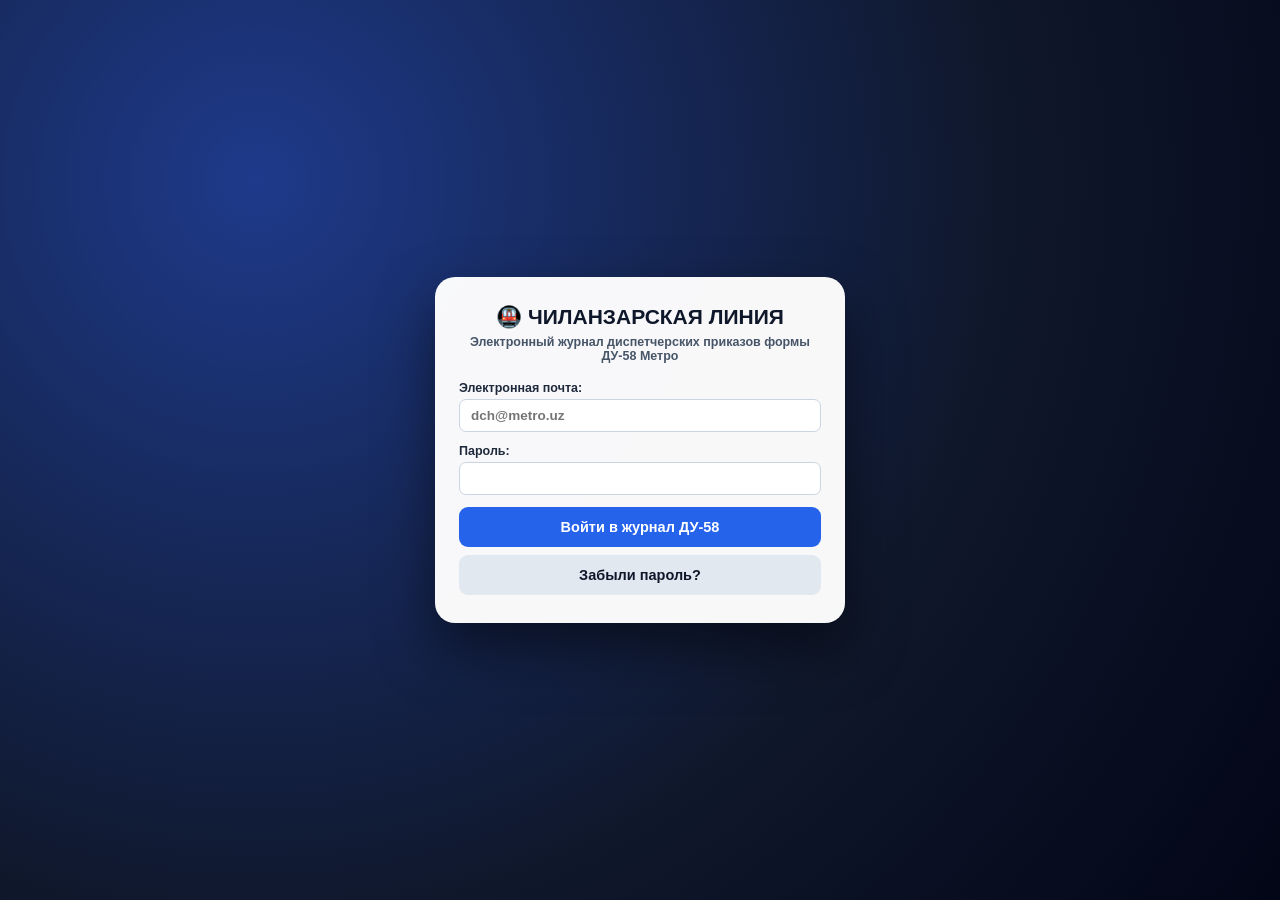
==== commit 291d335d: "Add files via upload" ====
--- a/index.html
+++ b/index.html
@@ -8,10 +8,9 @@
 </head>
 <body>
 
-<div id="net" class="net-bar net-online" role="status">🟢 ОНЛАЙН — СИНХРОНИЗАЦИЯ С СЕРВЕРОМ</div>
 <div id="toast" class="hidden" role="alert"></div>
 
-<!-- Simple Input Modal -->
+<!-- Модал ввода причины отмены -->
 <div id="modal" class="hidden">
   <div class="modal-card" style="max-width:400px">
     <h3 id="m-title" style="margin-bottom:12px"></h3>
@@ -23,7 +22,7 @@
   </div>
 </div>
 
-<!-- Danger / Confirm Modal -->
+<!-- Модал подтверждения опасной операции -->
 <div id="confirm" class="hidden">
   <div class="modal-card" style="max-width:460px">
     <h3 id="c-title" style="margin-bottom:10px;color:#991b1b"></h3>
@@ -35,8 +34,37 @@
   </div>
 </div>
 
-<!-- Secondary Overlay Modal (Drafts / Reports / Logs / Admin) -->
-<div id="overlay-modal" class="hidden">
+<!-- ПРОСТОРНОЕ ОКНО ОФОРМЛЕНИЯ ШТАМПА -->
+<div id="stamp-modal" class="hidden">
+  <div class="stamp-modal-card">
+    <div class="sm-header">
+      <div id="sm-title" style="font-size:15px;font-weight:900">Оформление штампа</div>
+      <button type="button" class="btn btn-soft btn-xs" onclick="closeLiveStamp()">✕ Закрыть</button>
+    </div>
+    <div class="sm-body" id="sm-body"></div>
+    <div class="sm-footer">
+      <button type="button" class="btn btn-soft" onclick="closeLiveStamp()">Отмена</button>
+      <div style="display:flex;gap:10px">
+        <button type="button" class="btn btn-warning" onclick="saveLiveDraft()">📁 В заготовки</button>
+        <button type="button" class="btn btn-success" id="sm-pub-btn" onclick="publishLiveStamp()">🚀 Выдать приказ в книгу ДУ-58</button>
+      </div>
+    </div>
+  </div>
+</div>
+
+<!-- ОКНО СТАТУСА И ДЕЙСТВИЙ ПО ПРИКАЗУ (ПО КЛИКУ НА СТРОКУ ЖУРНАЛА) -->
+<div id="order-act-modal" class="hidden" onclick="if(event.target===this)closeOrderActions()">
+  <div class="modal-card" style="max-width:680px">
+    <div style="display:flex;justify-content:space-between;align-items:center;margin-bottom:12px;padding-bottom:8px;border-bottom:1px solid #e2e8f0">
+      <h3 id="oa-title" style="font-size:16px;color:#0f172a">Приказ №</h3>
+      <button type="button" class="btn btn-soft btn-xs" onclick="closeOrderActions()">✕ Закрыть</button>
+    </div>
+    <div id="oa-body"></div>
+  </div>
+</div>
+
+<!-- Дополнительное окно (Заготовки / Отчёты / Логи / Админ) -->
+<div id="overlay-modal" class="hidden" onclick="if(event.target===this)closeOverlay()">
   <div class="modal-card">
     <div style="display:flex;justify-content:space-between;align-items:center;margin-bottom:14px;padding-bottom:10px;border-bottom:1px solid #e2e8f0">
       <h3 id="ov-title" style="font-size:18px;color:#0f172a"></h3>
@@ -46,7 +74,7 @@
   </div>
 </div>
 
-<!-- ================= LOGIN VIEW ================= -->
+<!-- ================= ЭКРАН ВХОДА ================= -->
 <div id="view-login" class="login-wrap">
   <div class="login-card">
     <h2>🚇 ЧИЛАНЗАРСКАЯ ЛИНИЯ</h2>
@@ -65,35 +93,41 @@
   </div>
 </div>
 
-<!-- ================= MAIN APP (20% LEFT / 80% RIGHT) ================= -->
+<!-- ================= ОСНОВНОЕ ПРИЛОЖЕНИЕ (20% СЛЕВА / 80% СПРАВА) ================= -->
 <div id="view-app" class="hidden">
   <header class="topbar">
-    <div style="display:flex;align-items:center;gap:10px;flex-wrap:wrap">
-      <span style="font-size:15.5px;font-weight:900;letter-spacing:0.4px">🚇 ЧИЛАНЗАРСКАЯ ЛИНИЯ • ЖУРНАЛ ДУ-58 МЕТРО</span>
+    <div style="display:flex;align-items:center;gap:8px">
+      <span id="net-dot" class="net-dot" title="Онлайн"></span>
+      <span style="font-size:14px;font-weight:900;letter-spacing:0.3px">ЧИЛАНЗАРСКАЯ ЛИНИЯ • ДУ-58</span>
       <span id="role-pill" class="pill"></span>
-      <span id="top-shift-info" style="font-size:12px;color:#cbd5e1;font-weight:700"></span>
+      <span id="top-shift-info" style="font-size:11.5px;color:#94a3b8;font-weight:700"></span>
     </div>
-    <div style="display:flex;align-items:center;gap:8px;flex-wrap:wrap">
-      <span id="user-name" style="font-size:13px;font-weight:800;color:#93c5fd"></span>
-      <button type="button" class="btn btn-soft btn-xs" onclick="window.print()">🖨 Печать книги</button>
+
+    <div style="display:flex;align-items:center;gap:6px">
+      <input id="feed-q" class="top-search" placeholder="🔍 Поиск (№, дата, поезд...)" oninput="renderJournal()">
+      <select id="feed-filter" class="top-filter" onchange="renderJournal()">
+        <option value="all">Все приказы</option>
+        <option value="unapproved">⏳ Не утверждённые</option>
+        <option value="uncopied">✍️ Не в бум. книге</option>
+      </select>
+      <button type="button" class="btn btn-primary btn-xs" onclick="scrollToBottom(true)" title="В конец журнала">⬇ Вниз</button>
+      <span id="user-name" style="font-size:12px;font-weight:800;color:#93c5fd;margin-left:4px"></span>
+      <button type="button" class="btn btn-primary btn-xs" onclick="checkGitHubOta()" title="Обновить из GitHub">🔄</button>
+      <button type="button" class="btn btn-soft btn-xs" onclick="window.print()" title="Печать книги">🖨</button>
       <button type="button" id="btn-logout" class="btn btn-danger btn-xs" onclick="doLogout()">Выйти</button>
     </div>
   </header>
 
   <div class="workspace">
-    <!-- 20% LEFT PANEL: BARCHA SHABLONLAR RO'YXATI -->
+    <!-- 20% ЛЕВАЯ ПАНЕЛЬ: КОМПАКТНЫЕ КНОПКИ ШАБЛОНОВ -->
     <aside class="sidebar-20" id="sidebar-panel">
-      <div class="sb-header">
-        <span>📋 Шаблоны штампов (20%)</span>
-        <span id="tpl-count-badge" style="color:#fde047">19 шт.</span>
-      </div>
       <div class="sb-shift-box">
-        <div id="sb-dch">ДЦХ: <b>—</b></div>
-        <div id="sb-next" style="margin-top:2px">Следующий приказ: <b>№ —</b></div>
+        <span id="sb-dch">ДЦХ: <b>—</b></span>
+        <span id="sb-next">След: <b>№ —</b></span>
       </div>
 
       <div class="sb-search-wrap">
-        <input id="tpl-filter-inp" class="sb-search" type="text" placeholder="🔍 Фильтр штампов (№1, №14, ЭЧЦ, АВС...)" oninput="renderSidebarTemplates()">
+        <input id="tpl-filter-inp" class="sb-search" type="text" placeholder="🔍 Быстрый фильтр штампов..." oninput="renderSidebarTemplates()">
       </div>
 
       <div class="tpl-list" id="tpl-buttons-box"></div>
@@ -103,7 +137,7 @@
           📁 Заготовки (<span id="drafts-cnt">0</span>)
         </button>
         <button type="button" id="sb-btn-reports" class="btn btn-soft btn-xs" onclick="openOverlay('reports')">
-          📊 Отчёты CSV
+          📊 Отчёты
         </button>
         <button type="button" id="sb-btn-logs" class="btn btn-soft btn-xs hidden" onclick="openOverlay('logs')">
           📜 Логи
@@ -114,23 +148,8 @@
       </div>
     </aside>
 
-    <!-- 80% RIGHT MAIN PANEL: 1-TO-1 DU-58 JOURNAL -->
+    <!-- 80% ПРАВАЯ ПАНЕЛЬ: ЧИСТЫЙ ЖУРНАЛ ДУ-58 МЕТРО 1:1 -->
     <main class="journal-80" id="journal-scroll">
-      <div class="journal-toolbar">
-        <div style="display:flex;align-items:center;gap:8px;flex-wrap:wrap">
-          <input id="feed-q" class="inp" placeholder="🔍 Поиск в книге: № приказа, дата, поезд, станция..." oninput="renderJournal()" style="width:280px;padding:6px 12px;font-size:13px">
-          <select id="feed-filter" class="inp" onchange="renderJournal()" style="width:auto;padding:6px 12px;font-size:13px">
-            <option value="all">Все записи книги ДУ-58</option>
-            <option value="unapproved">⏳ Ожидают утверждения</option>
-            <option value="uncopied">✍️ Не перенесены в бумажный журнал</option>
-          </select>
-        </div>
-        <div style="display:flex;gap:8px;align-items:center">
-          <button type="button" class="btn btn-primary btn-xs" onclick="scrollToBottom()">⬇ В конец журнала (последние приказы)</button>
-        </div>
-      </div>
-
-      <!-- 1-TO-1 DU-58 METRO SHEET -->
       <div class="du58-sheet">
         <div class="du58-top-label">ДУ-58 Метро</div>
 
@@ -165,7 +184,6 @@
   </div>
 </div>
 
-<!-- Подключение модулей по порядку -->
 <script src="config.js"></script>
 <script src="stamps.js"></script>
 <script src="app.js"></script>
--- a/style.css
+++ b/style.css
@@ -1,14 +1,14 @@
 /* ==========================================================================
-   style.css — АРМ ДЦХ (Журнал ДУ-58 Метро • 20% / 80% Интерфейс)
+   style.css — АРМ ДЦХ (Журнал ДУ-58 Метро • Идеальный 1:1 Интерфейс)
    ========================================================================== */
 :root {
-  --ink-stamp: #243582;       /* Haqiqiy ko'k-binafsha shtamp siyohi */
-  --ink-pen: #0d2868;         /* Ko'k sharikli ruchka siyohi */
-  --ink-red: #b91c1c;         /* Qizil ruchka */
-  --paper-bg: #ffffff;        /* Oq qog'oz */
-  --paper-line: #cbd5e1;      /* Daftar chiziqlari */
-  --grid-border: #334155;     /* ДУ-58 jadval chiziqlari */
-  --sidebar-bg: #0f172a;      /* 20% chap panel foni */
+  --ink-stamp: #1e3a8a;       /* Классический синий штамп ДУ-58 */
+  --ink-pen: #0f296b;         /* Шариковая ручка (темно-синяя) */
+  --ink-red: #b91c1c;         /* Красная ручка / отмена */
+  --paper-bg: #ffffff;        /* Чистый белый лист ДУ-58 */
+  --paper-line: #dbe3ee;      /* Тонкие линии разлиновки книги (24px) */
+  --grid-border: #334155;     /* Чёткие линии граф таблицы ДУ-58 */
+  --sidebar-bg: #0f172a;      /* 20% левая панель */
   --primary: #2563eb;
   --success: #16a34a;
   --warning: #d97706;
@@ -32,7 +32,7 @@
 }
 
 body {
-  font-family: system-ui, -apple-system, 'Segoe UI', Roboto, Arial, sans-serif;
+  font-family: -apple-system, BlinkMacSystemFont, 'Segoe UI', Roboto, Arial, sans-serif;
   background: #1e293b;
   color: #0f172a;
   display: flex;
@@ -41,59 +41,90 @@
 
 .hidden { display: none !important; }
 
-/* Status & Toast */
-.net-bar {
-  padding: 5px 14px;
-  text-align: center;
-  font-weight: 800;
-  font-size: 12px;
-  color: #fff;
-  flex-shrink: 0;
-}
-.net-online { background: #15803d; }
-.net-offline { background: #dc2626; animation: pulse 1.2s infinite; }
-@keyframes pulse { 50% { background: #7f1d1d; } }
-
+/* Уведомления (Toast) */
 #toast {
   position: fixed;
-  top: 16px;
+  top: 14px;
   left: 50%;
   transform: translateX(-50%);
-  z-index: 9999;
-  background: rgba(15, 23, 42, 0.95);
-  color: #fff;
-  padding: 12px 24px;
+  z-index: 10005;
+  background: rgba(15, 23, 42, 0.96);
+  color: #fff;
+  padding: 10px 22px;
   border-radius: 50px;
   font-weight: 700;
-  font-size: 14px;
-  box-shadow: 0 10px 30px rgba(0,0,0,0.45);
+  font-size: 13.5px;
+  box-shadow: 0 10px 28px rgba(0,0,0,0.45);
   pointer-events: none;
 }
 
-/* Modals */
-#modal, #confirm, #overlay-modal {
+/* Модальные окна */
+#modal, #confirm, #overlay-modal, #stamp-modal, #order-act-modal {
   position: fixed;
   inset: 0;
-  background: rgba(0, 0, 0, 0.6);
+  background: rgba(2, 6, 23, 0.68);
+  backdrop-filter: blur(3px);
   z-index: 9998;
   display: flex;
   align-items: center;
   justify-content: center;
-  padding: 18px;
-}
+  padding: 14px;
+}
+#confirm { z-index: 10002; }
+#modal { z-index: 10003; }
 
 .modal-card {
   background: #fff;
-  border-radius: 16px;
-  padding: 24px;
+  border-radius: 14px;
+  padding: 20px;
+  width: 100%;
+  max-width: 900px;
+  max-height: 90vh;
+  overflow-y: auto;
+  box-shadow: 0 25px 55px rgba(0,0,0,0.5);
+}
+
+/* Окно оформления штампа (Просторное и удобное) */
+.stamp-modal-card {
+  background: #f8fafc;
+  border-radius: 14px;
   width: 100%;
   max-width: 920px;
-  max-height: 88vh;
+  max-height: 92vh;
+  display: flex;
+  flex-direction: column;
+  box-shadow: 0 25px 60px rgba(0,0,0,0.6);
+  border: 1px solid #94a3b8;
+  overflow: hidden;
+}
+.sm-header {
+  background: #0f172a;
+  color: #fff;
+  padding: 10px 18px;
+  display: flex;
+  justify-content: space-between;
+  align-items: center;
+  flex-shrink: 0;
+}
+.sm-body {
+  padding: 14px 18px;
   overflow-y: auto;
-  box-shadow: 0 25px 50px rgba(0,0,0,0.45);
-}
-
-/* Login Screen */
+  flex: 1;
+  display: flex;
+  flex-direction: column;
+  gap: 12px;
+}
+.sm-footer {
+  background: #e2e8f0;
+  padding: 10px 18px;
+  border-top: 1px solid #cbd5e1;
+  display: flex;
+  justify-content: space-between;
+  align-items: center;
+  flex-shrink: 0;
+}
+
+/* Экран входа (Login) */
 .login-wrap {
   flex: 1;
   display: flex;
@@ -103,60 +134,60 @@
   padding: 18px;
 }
 .login-card {
-  background: rgba(255, 255, 255, 0.96);
-  border-radius: 22px;
-  width: 100%;
-  max-width: 430px;
-  padding: 30px 26px;
+  background: rgba(255, 255, 255, 0.97);
+  border-radius: 20px;
+  width: 100%;
+  max-width: 410px;
+  padding: 28px 24px;
   box-shadow: 0 25px 55px rgba(0,0,0,0.5);
 }
 .login-card h2 {
   text-align: center;
-  font-size: 22px;
+  font-size: 21px;
   font-weight: 900;
   color: #0f172a;
 }
 .login-card .sub {
   text-align: center;
-  font-size: 13px;
+  font-size: 12.5px;
   color: #475569;
   margin: 6px 0 18px;
   font-weight: 600;
 }
-.field { margin-bottom: 14px; }
+.field { margin-bottom: 12px; }
 .field label {
   display: block;
-  font-size: 13px;
+  font-size: 12.5px;
   font-weight: 800;
-  margin-bottom: 5px;
+  margin-bottom: 4px;
   color: #1e293b;
 }
 .inp {
   width: 100%;
-  padding: 9px 12px;
-  font-size: 14px;
+  padding: 8px 11px;
+  font-size: 13.5px;
   font-weight: 700;
   border: 1.5px solid #cbd5e1;
-  border-radius: 8px;
+  border-radius: 7px;
   background: #fff;
   color: #0f172a;
 }
 .inp:focus { outline: 2px solid var(--primary); border-color: var(--primary); }
 
-/* Buttons */
+/* Кнопки */
 .btn {
-  padding: 8px 14px;
+  padding: 7px 13px;
   border: none;
-  border-radius: 8px;
-  font-size: 12.5px;
+  border-radius: 7px;
+  font-size: 12px;
   font-weight: 800;
   cursor: pointer;
   display: inline-flex;
   align-items: center;
   justify-content: center;
-  gap: 6px;
-  color: #fff;
-  transition: 0.15s;
+  gap: 5px;
+  color: #fff;
+  transition: 0.14s;
 }
 .btn:active { transform: scale(0.97); }
 .btn-primary { background: var(--primary); }
@@ -165,10 +196,10 @@
 .btn-danger  { background: var(--danger); }
 .btn-purple  { background: #7c3aed; }
 .btn-soft    { background: #e2e8f0; color: #0f172a; }
-.btn-block   { width: 100%; padding: 13px; font-size: 15px; border-radius: 10px; }
-.btn-xs      { padding: 4px 9px; font-size: 11px; border-radius: 6px; }
-
-/* ================= TOPBAR ================= */
+.btn-block   { width: 100%; padding: 12px; font-size: 14.5px; border-radius: 9px; }
+.btn-xs      { padding: 4px 8px; font-size: 11px; border-radius: 5px; }
+
+/* ================= КОМПАКТНАЯ ЕДИНАЯ ШАПКА (TOPBAR 42px) ================= */
 #view-app {
   flex: 1;
   display: flex;
@@ -176,21 +207,33 @@
   overflow: hidden;
 }
 .topbar {
+  height: 44px;
   background: #090d16;
   color: #fff;
-  padding: 8px 16px;
+  padding: 0 14px;
   display: flex;
   justify-content: space-between;
   align-items: center;
   border-bottom: 1px solid #1e293b;
   flex-shrink: 0;
-  gap: 10px;
-  flex-wrap: wrap;
+  gap: 8px;
+}
+.net-dot {
+  width: 9px;
+  height: 9px;
+  border-radius: 50%;
+  display: inline-block;
+  background: #22c55e;
+  box-shadow: 0 0 8px #22c55e;
+}
+.net-dot.offline {
+  background: #ef4444;
+  box-shadow: 0 0 8px #ef4444;
 }
 .pill {
-  padding: 4px 10px;
+  padding: 3px 9px;
   border-radius: 30px;
-  font-size: 11px;
+  font-size: 10.5px;
   font-weight: 800;
   background: var(--primary);
   color: #fff;
@@ -199,7 +242,28 @@
 .p-chief { background: #eab308; color: #000; }
 .p-station { background: #0d9488; }
 
-/* ================= 20% / 80% WORKSPACE ================= */
+.top-search {
+  width: 210px;
+  padding: 4px 10px;
+  font-size: 12px;
+  font-weight: 700;
+  border-radius: 6px;
+  border: 1px solid #334155;
+  background: #1e293b;
+  color: #fff;
+}
+.top-search::placeholder { color: #94a3b8; }
+.top-filter {
+  padding: 4px 8px;
+  font-size: 12px;
+  font-weight: 700;
+  border-radius: 6px;
+  border: 1px solid #334155;
+  background: #1e293b;
+  color: #fff;
+}
+
+/* ================= РАБОЧАЯ ОБЛАСТЬ 20% / 80% ================= */
 .workspace {
   flex: 1;
   display: flex;
@@ -207,14 +271,14 @@
   width: 100%;
 }
 
-/* 20% LEFT SIDEBAR (SHABLONLAR RO'YXATI) */
+/* 20% ЛЕВАЯ ПАНЕЛЬ (КОМПАКТНЫЙ СПИСОК 20 ШТАМПОВ) */
 .sidebar-20 {
   width: 20%;
-  min-width: 265px;
-  max-width: 340px;
+  min-width: 245px;
+  max-width: 300px;
   background: var(--sidebar-bg);
   color: #f8fafc;
-  border-right: 2px solid #334155;
+  border-right: 1.5px solid #334155;
   display: flex;
   flex-direction: column;
   overflow: hidden;
@@ -222,40 +286,29 @@
   user-select: none;
 }
 
-.sb-header {
-  padding: 10px 12px;
+.sb-shift-box {
+  padding: 7px 10px;
   background: #020617;
   border-bottom: 1px solid #1e293b;
-  font-size: 11.5px;
-  font-weight: 900;
-  letter-spacing: 0.5px;
-  text-transform: uppercase;
-  color: #93c5fd;
+  font-size: 11px;
+  line-height: 1.35;
   display: flex;
   justify-content: space-between;
   align-items: center;
 }
-
-.sb-shift-box {
-  padding: 8px 12px;
-  background: rgba(30, 58, 138, 0.35);
-  border-bottom: 1px solid #1e293b;
-  font-size: 11.5px;
-  line-height: 1.4;
-}
 .sb-shift-box b { color: #fde047; }
 
 .sb-search-wrap {
-  padding: 8px 10px;
+  padding: 6px 8px;
   background: #090d16;
   border-bottom: 1px solid #1e293b;
 }
 .sb-search {
   width: 100%;
-  padding: 7px 10px;
-  font-size: 12px;
-  font-weight: 700;
-  border-radius: 6px;
+  padding: 5px 8px;
+  font-size: 11.5px;
+  font-weight: 700;
+  border-radius: 5px;
   border: 1px solid #334155;
   background: #1e293b;
   color: #fff;
@@ -263,10 +316,10 @@
 .sb-search::placeholder { color: #94a3b8; }
 
 .tpl-list {
-  padding: 8px;
+  padding: 6px;
   display: flex;
   flex-direction: column;
-  gap: 6px;
+  gap: 4px;
   flex: 1;
   overflow-y: auto;
 }
@@ -276,41 +329,45 @@
   text-align: left;
   background: #1e293b;
   color: #f1f5f9;
-  border: 1px solid #334155;
-  border-left: 5px solid var(--primary);
-  border-radius: 7px;
-  padding: 8px 10px;
-  font-size: 12px;
-  font-weight: 800;
-  line-height: 1.3;
+  border: 1px solid #283548;
+  border-left: 4px solid var(--primary);
+  border-radius: 6px;
+  padding: 6px 8px;
+  font-size: 11.5px;
+  font-weight: 700;
+  line-height: 1.2;
   cursor: pointer;
-  transition: 0.14s;
+  transition: 0.12s;
+  display: flex;
+  align-items: center;
+  gap: 6px;
 }
 .tpl-btn:hover {
   background: #334155;
-  transform: translateX(2px);
 }
 .tpl-btn.active {
   background: #1e3a8a;
   border-color: #60a5fa;
   border-left-color: #facc15;
-  box-shadow: 0 3px 12px rgba(37, 99, 235, 0.45);
 }
 .tpl-btn .t-num {
   display: inline-block;
-  background: rgba(255,255,255,0.14);
+  background: rgba(255,255,255,0.12);
   color: #fde047;
-  padding: 1px 6px;
+  padding: 2px 5px;
   border-radius: 4px;
   font-size: 10.5px;
-  margin-right: 4px;
-}
-.tpl-btn small {
-  display: block;
-  font-size: 10.5px;
-  color: #94a3b8;
-  font-weight: 600;
-  margin-top: 3px;
+  font-weight: 900;
+  min-width: 32px;
+  text-align: center;
+  flex-shrink: 0;
+}
+.tpl-btn .t-txt {
+  overflow: hidden;
+  text-overflow: ellipsis;
+  display: -webkit-box;
+  -webkit-line-clamp: 2;
+  -webkit-box-orient: vertical;
 }
 
 .tpl-teal   { border-left-color: #14b8a6; }
@@ -321,60 +378,47 @@
 .tpl-red    { border-left-color: #ef4444; }
 
 .sb-footer {
-  padding: 8px;
+  padding: 6px;
   border-top: 1px solid #1e293b;
-  background: #090d16;
+  background: #020617;
   display: grid;
   grid-template-columns: 1fr 1fr;
-  gap: 5px;
-}
-
-/* 80% RIGHT MAIN JOURNAL (DU-58 METRO) */
+  gap: 4px;
+}
+
+/* ================= 80% ПРАВАЯ ЧАСТЬ: 1:1 КНИГА ДУ-58 МЕТРО ================= */
 .journal-80 {
   width: 80%;
   flex: 1;
   background: #cbd5e1;
   overflow-y: auto;
-  padding: 12px 16px 90px;
+  padding: 10px 14px 70px;
   display: flex;
   flex-direction: column;
   align-items: center;
 }
 
-.journal-toolbar {
-  width: 100%;
-  max-width: 1400px;
-  display: flex;
-  justify-content: space-between;
-  align-items: center;
-  gap: 10px;
-  margin-bottom: 10px;
-  flex-wrap: wrap;
-}
-
-/* DU-58 PAPER SHEET */
 .du58-sheet {
   width: 100%;
-  max-width: 1400px;
+  max-width: 1380px;
   background-color: var(--paper-bg);
-  box-shadow: 0 10px 35px rgba(0, 0, 0, 0.3);
+  box-shadow: 0 6px 24px rgba(0, 0, 0, 0.22);
   border: 1px solid #94a3b8;
-  padding: 12px 16px 36px;
+  padding: 10px 14px 30px;
   color: #1e293b;
-  position: relative;
 }
 
 .du58-top-label {
   text-align: right;
   font-family: 'Times New Roman', Times, serif;
-  font-size: 15px;
+  font-size: 14px;
   font-weight: 700;
   color: #334155;
-  margin-bottom: 4px;
-  padding-right: 8px;
-}
-
-/* DU-58 TABLE */
+  margin-bottom: 3px;
+  padding-right: 4px;
+}
+
+/* ТАБЛИЦА ДУ-58 С ГОРИЗОНТАЛЬНОЙ ЛИновкой (24px шаг) */
 .du58-table {
   width: 100%;
   border-collapse: collapse;
@@ -383,9 +427,9 @@
   background-image: repeating-linear-gradient(
     to bottom,
     transparent 0px,
-    transparent 27px,
-    var(--paper-line) 27px,
-    var(--paper-line) 28px
+    transparent 23px,
+    var(--paper-line) 23px,
+    var(--paper-line) 24px
   );
 }
 
@@ -401,12 +445,12 @@
   border-top: 2px solid var(--grid-border);
   border-bottom: 2px solid var(--grid-border);
   font-family: 'Times New Roman', Times, serif;
-  font-size: 13px;
-  font-weight: 700;
-  color: #1e293b;
-  text-align: center;
-  padding: 6px 4px;
-  line-height: 1.2;
+  font-size: 12.5px;
+  font-weight: 700;
+  color: #0f172a;
+  text-align: center;
+  padding: 5px 3px;
+  line-height: 1.15;
   vertical-align: middle;
 }
 
@@ -414,189 +458,197 @@
   border-bottom: 1.5px solid var(--grid-border);
 }
 
-/* Column widths matching physical DU-58 photo */
-.col-date  { width: 8.5%; }
-.col-num   { width: 6.5%; }
-.col-body  { width: 50%; }
-.col-obr   { width: 11%; }
-.col-utv-t { width: 7.5%; }
+/* Пропорции граф книги ДУ-58 Метро 1:1 как на фото */
+.col-date  { width: 8%; }
+.col-num   { width: 5.5%; }
+.col-body  { width: 51.5%; }
+.col-obr   { width: 10.5%; }
+.col-utv-t { width: 7%; }
 .col-utv-d { width: 8.5%; }
-.col-acks  { width: 8%; }
+.col-acks  { width: 9%; }
 
 .du58-row {
   border-bottom: 1.5px solid #64748b;
-  transition: background 0.2s;
+  cursor: pointer;
+  transition: background 0.12s;
 }
 .du58-row:hover {
-  background: rgba(241, 245, 249, 0.45);
-}
-.du58-row.active-editor-row {
-  background: rgba(254, 249, 195, 0.38);
-  border-top: 2.5px solid #2563eb;
-  border-bottom: 2.5px solid #2563eb;
-}
-
-/* Handwritten Fountain/Ballpoint Pen Style */
+  background: rgba(219, 234, 254, 0.25);
+}
+.du58-row.unapproved-row {
+  background: rgba(254, 249, 195, 0.22);
+}
+
+/* Аккуратный рукописный почерк шариковой ручкой */
 .pen {
-  font-family: 'Segoe Print', 'Bradley Hand', 'Comic Sans MS', cursive, serif;
+  font-family: 'Georgia', 'Palatino Linotype', 'Times New Roman', serif;
   color: var(--ink-pen);
   font-style: italic;
   font-weight: 700;
-  letter-spacing: 0.2px;
 }
 .pen-date {
   display: block;
   text-align: center;
-  font-size: 13.5px;
+  font-size: 13px;
   border-bottom: 1px solid #94a3b8;
   padding: 2px 0;
-  margin-bottom: 6px;
+  margin-bottom: 4px;
 }
 .pen-time {
   display: block;
   text-align: center;
-  font-size: 16px;
+  font-size: 15px;
 }
 .pen-time sup {
-  font-size: 11px;
+  font-size: 10.5px;
   text-decoration: underline;
   margin-left: 1px;
 }
+
+/* Чёткий стандартный номер приказа */
 .pen-num {
   display: block;
   text-align: center;
-  font-size: 18px;
-  padding-top: 8px;
-}
-
-/* ================= REALISTIC BLUE INK STAMP ================= */
+  font-family: -apple-system, BlinkMacSystemFont, 'Segoe UI', Roboto, Arial, sans-serif !important;
+  font-style: normal !important;
+  font-weight: 800 !important;
+  font-size: 16px;
+  color: #0f172a;
+  padding-top: 6px;
+}
+
+/* ================= 1:1 РЕАЛИСТИЧНЫЙ СИНИЙ ШТАМП В КНИГЕ ================= */
 .stamp-cell {
-  padding: 8px 10px;
+  padding: 6px 8px;
 }
 
 .real-stamp {
-  border: 2.2px solid var(--ink-stamp);
+  border: 2px solid var(--ink-stamp);
   color: var(--ink-stamp);
-  font-family: 'Times New Roman', Times, Georgia, serif;
-  font-size: 15px;
-  line-height: 27px;
-  padding: 6px 11px 8px;
+  font-family: 'Times New Roman', Times, serif;
+  font-size: 14px;
+  line-height: 23px;
+  padding: 5px 10px 6px;
   position: relative;
-  background: rgba(36, 53, 130, 0.015);
-  box-shadow: inset 0 0 2px rgba(36, 53, 130, 0.2);
+  background: rgba(30, 58, 138, 0.012);
+  max-width: 640px;
 }
 
 .stamp-line {
   display: flex;
   flex-wrap: wrap;
   align-items: baseline;
-  gap: 5px;
-  min-height: 28px;
-}
-
+  gap: 4px;
+  min-height: 23px;
+}
+
+/* Рукописная вставка на линии штампа (компактная и аккуратная) */
 .stamp-u {
-  border-bottom: 1.4px solid var(--ink-stamp);
+  border-bottom: 1.2px solid var(--ink-stamp);
   display: inline-block;
-  min-width: 48px;
-  padding: 0 5px;
-  font-family: 'Segoe Print', 'Bradley Hand', cursive, serif;
+  min-width: 36px;
+  padding: 0 4px;
+  font-family: 'Georgia', 'Palatino Linotype', 'Times New Roman', serif;
   color: var(--ink-pen);
   font-style: italic;
   font-weight: 700;
-  line-height: 1.25;
+  font-size: 14px;
+  line-height: 20px;
 }
 
 .stamp-u-full {
   flex: 1;
-  border-bottom: 1.4px solid var(--ink-stamp);
-  padding: 0 6px;
-  font-family: 'Segoe Print', 'Bradley Hand', cursive, serif;
+  border-bottom: 1.2px solid var(--ink-stamp);
+  padding: 0 5px;
+  font-family: 'Georgia', 'Palatino Linotype', 'Times New Roman', serif;
   color: var(--ink-pen);
   font-style: italic;
   font-weight: 700;
-  min-width: 120px;
+  font-size: 14px;
+  line-height: 20px;
+  min-width: 90px;
 }
 
 .stamp-sub-hint {
   display: block;
   text-align: center;
-  font-size: 11px;
-  line-height: 12px;
+  font-size: 10px;
+  line-height: 11px;
   color: var(--ink-stamp);
-  margin-top: -4px;
-  margin-bottom: 2px;
-}
-
-/* Interactive Strike-through inside Stamp */
+  margin-top: -3px;
+  margin-bottom: 1px;
+}
+
+/* Зачёркивание слов ручкой внутри штампа */
 .s-word {
   cursor: pointer;
-  padding: 0 3px;
-  border-radius: 4px;
+  padding: 0 2px;
+  border-radius: 3px;
   transition: 0.12s;
   position: relative;
 }
 .s-word:hover {
-  background: rgba(37, 99, 235, 0.14);
+  background: rgba(37, 99, 235, 0.15);
 }
 .s-strike {
   position: relative;
-  opacity: 0.72;
+  opacity: 0.75;
 }
 .s-strike::after {
   content: "";
   position: absolute;
-  left: -2px;
-  right: -2px;
+  left: -1px;
+  right: -1px;
   top: 52%;
-  height: 2.2px;
+  height: 1.8px;
   background: var(--ink-pen);
-  transform: rotate(-1.2deg);
+  transform: rotate(-1deg);
   pointer-events: none;
 }
 
-/* Inline Inputs inside Stamp Editor */
+/* Поля ввода и списки внутри окна оформления штампа */
 .stamp-inp, .stamp-sel {
-  font-family: 'Segoe Print', 'Bradley Hand', 'Comic Sans MS', cursive, serif;
+  font-family: 'Georgia', 'Times New Roman', serif;
   color: var(--ink-pen);
   font-style: italic;
   font-weight: 700;
-  font-size: 14.5px;
+  font-size: 14px;
   border: none;
-  border-bottom: 1.8px solid var(--ink-stamp);
-  background: rgba(254, 240, 138, 0.48);
-  padding: 1px 6px;
+  border-bottom: 1.6px solid var(--ink-stamp);
+  background: rgba(254, 240, 138, 0.55);
+  padding: 1px 5px;
   border-radius: 3px 3px 0 0;
   outline: none;
+  height: 22px;
 }
 .stamp-inp:focus, .stamp-sel:focus {
   background: #fef08a;
   box-shadow: 0 2px 0 #1d4ed8;
 }
 
-/* Station Picker Bar inside Live Stamp Row */
+/* Панель маршрута и станций в модальном окне штампа */
 .st-picker-bar {
-  margin-bottom: 8px;
-  padding: 7px 10px;
+  padding: 10px 12px;
+  background: #fff;
+  border: 1px solid #cbd5e1;
+  border-radius: 10px;
+  font-family: system-ui, sans-serif;
+}
+.st-chips {
+  display: flex;
+  flex-wrap: wrap;
+  gap: 5px;
+  margin-top: 8px;
+}
+.st-chip {
+  padding: 4px 9px;
+  border-radius: 20px;
+  font-size: 11.5px;
+  font-weight: 700;
   background: #f1f5f9;
-  border: 1px dashed #64748b;
-  border-radius: 8px;
-  font-family: system-ui, sans-serif;
-}
-.st-chips {
-  display: flex;
-  flex-wrap: wrap;
-  gap: 4px;
-  margin-top: 6px;
-}
-.st-chip {
-  padding: 3px 8px;
-  border-radius: 20px;
-  font-size: 11px;
-  font-weight: 700;
-  background: #e2e8f0;
   color: #334155;
   cursor: pointer;
-  border: 1.5px solid transparent;
+  border: 1.5px solid #cbd5e1;
   user-select: none;
 }
 .st-chip.active {
@@ -605,19 +657,7 @@
   border-color: #2563eb;
 }
 
-/* Row action bar */
-.row-actions {
-  margin-top: 6px;
-  display: flex;
-  justify-content: space-between;
-  align-items: center;
-  flex-wrap: wrap;
-  gap: 6px;
-  font-family: system-ui, sans-serif;
-  font-size: 11.5px;
-}
-
-/* Canceled watermark */
+/* Водяной знак ОТМЕНЁН */
 .cx-mark {
   position: relative;
 }
@@ -628,15 +668,15 @@
   display: flex;
   align-items: center;
   justify-content: center;
-  font-size: 36px;
+  font-size: 32px;
   font-weight: 900;
-  color: rgba(220, 38, 38, 0.5);
-  transform: rotate(-8deg);
+  color: rgba(220, 38, 38, 0.45);
+  transform: rotate(-7deg);
   pointer-events: none;
 }
 
 @media print {
-  .sidebar-20, .topbar, .net-bar, .journal-toolbar, .row-actions, .no-print, .active-editor-row {
+  .sidebar-20, .topbar, .no-print, #stamp-modal, #order-act-modal, #overlay-modal {
     display: none !important;
   }
   body, #view-app, .workspace, .journal-80 {
